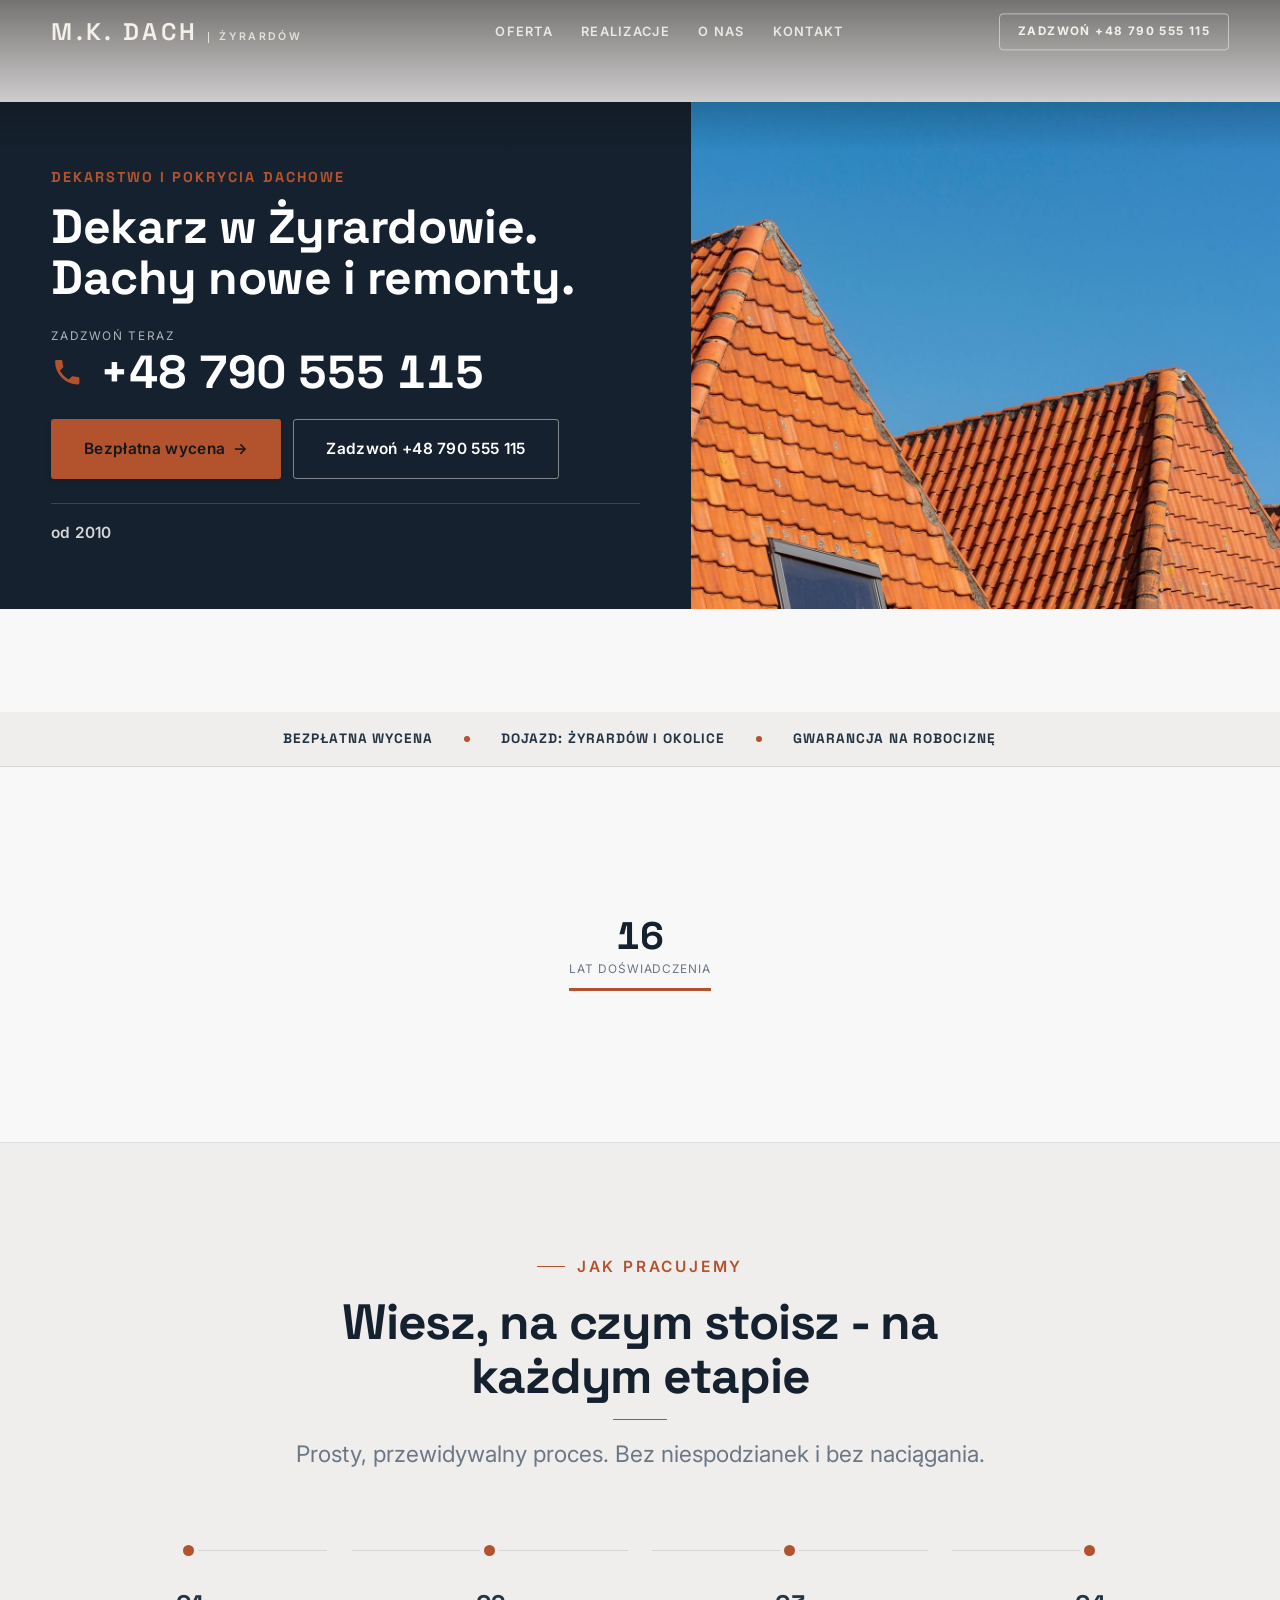
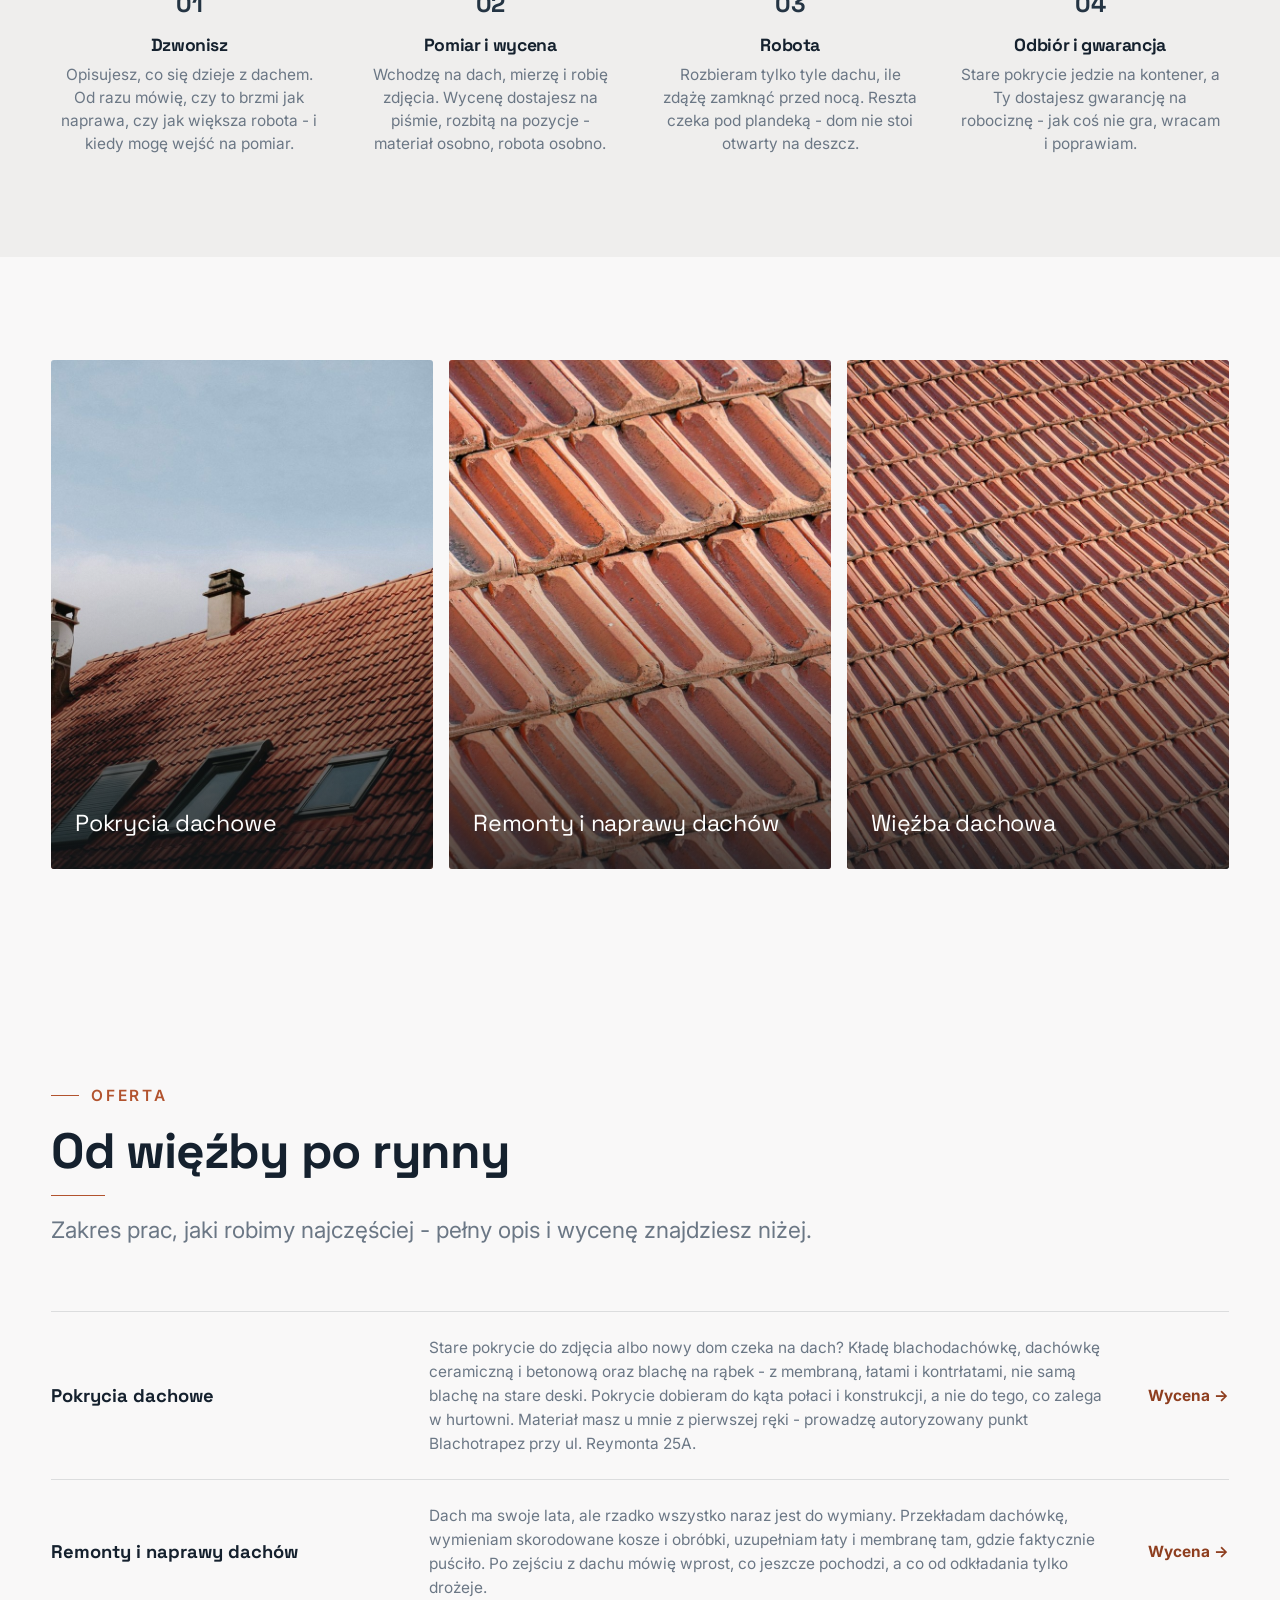
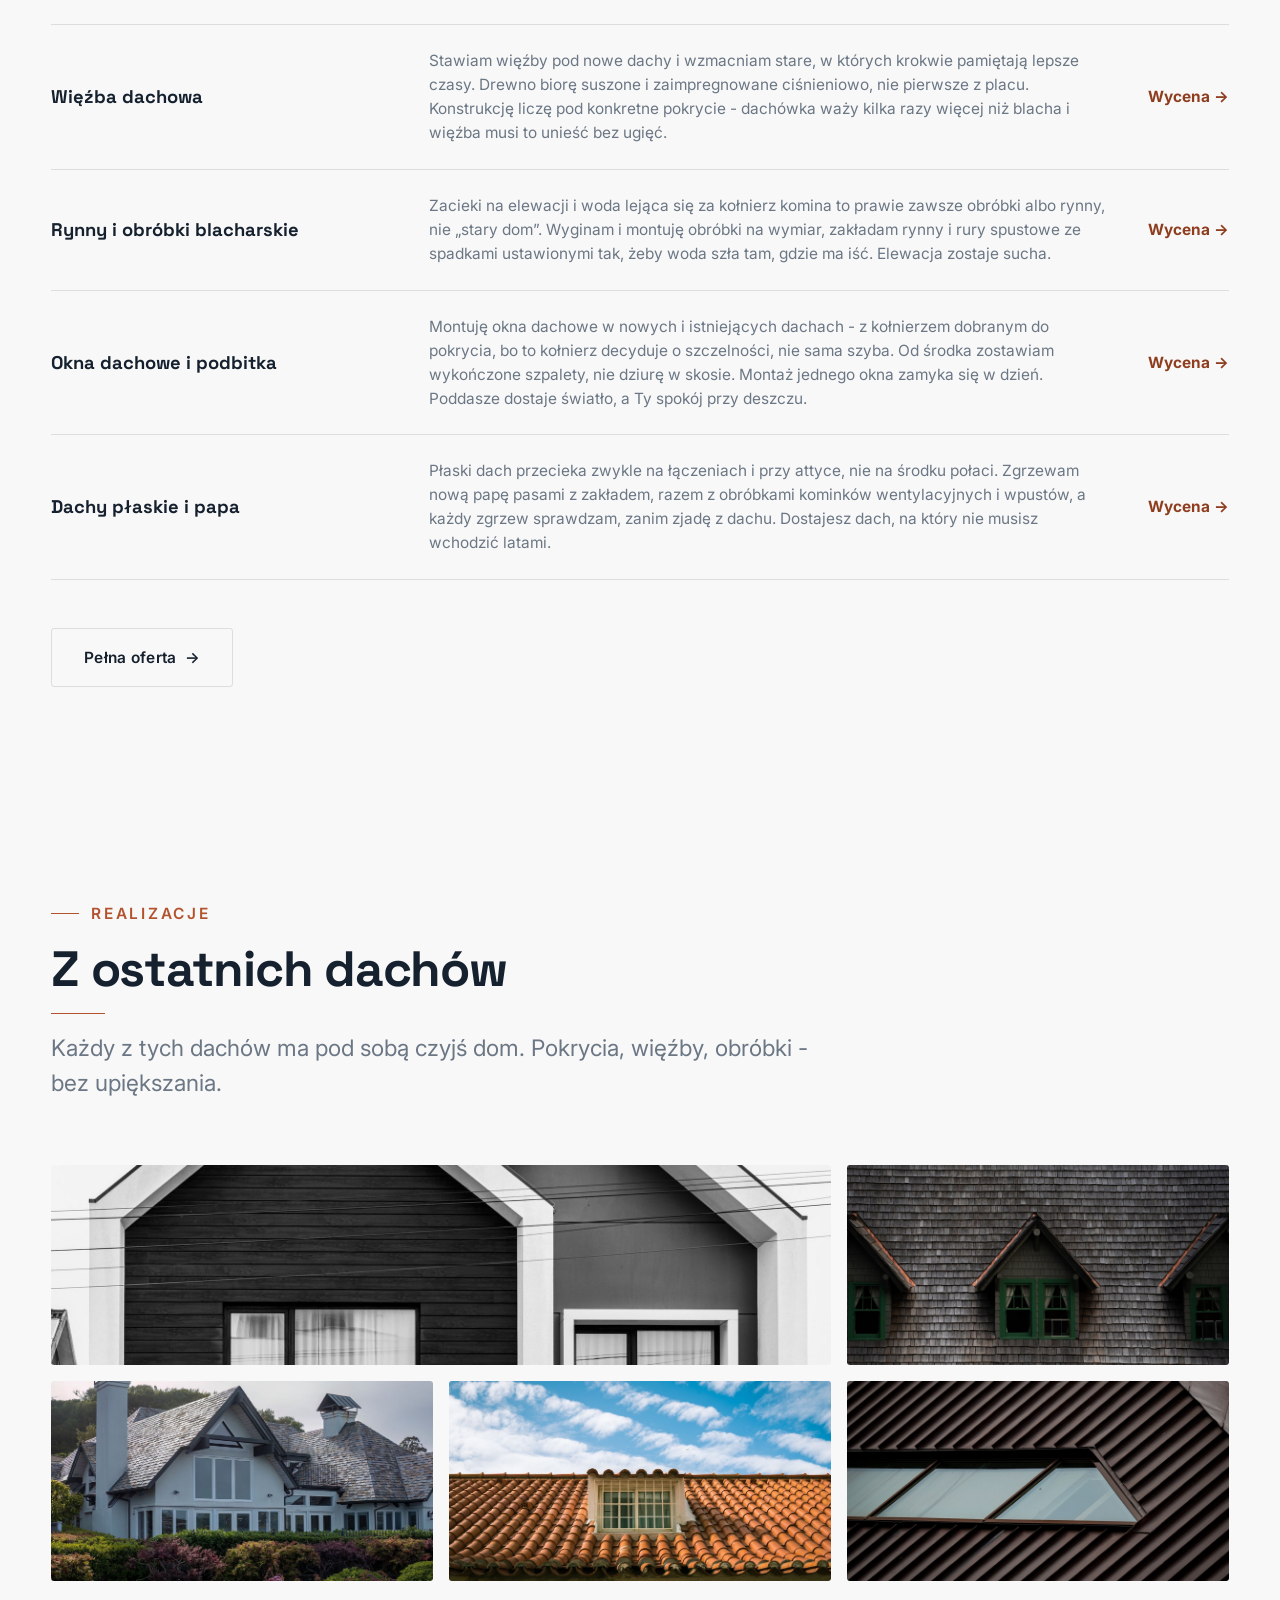
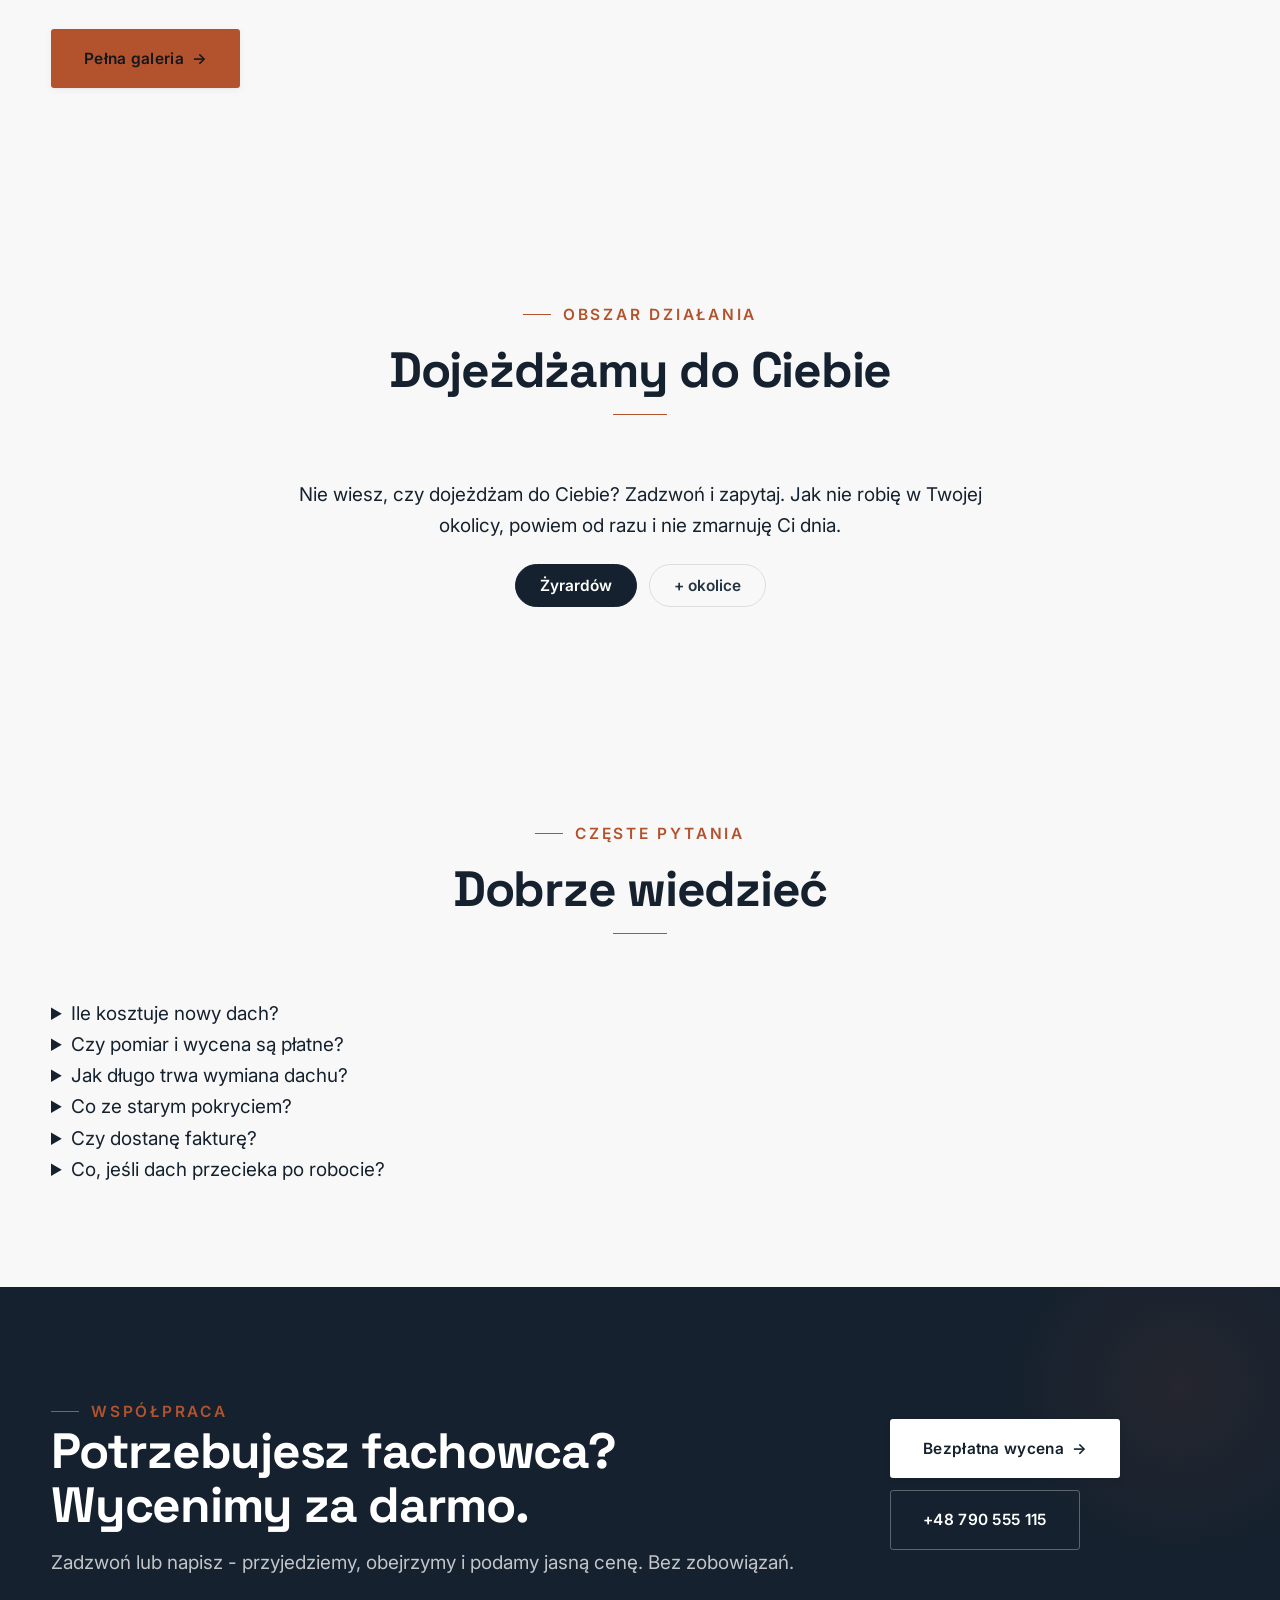
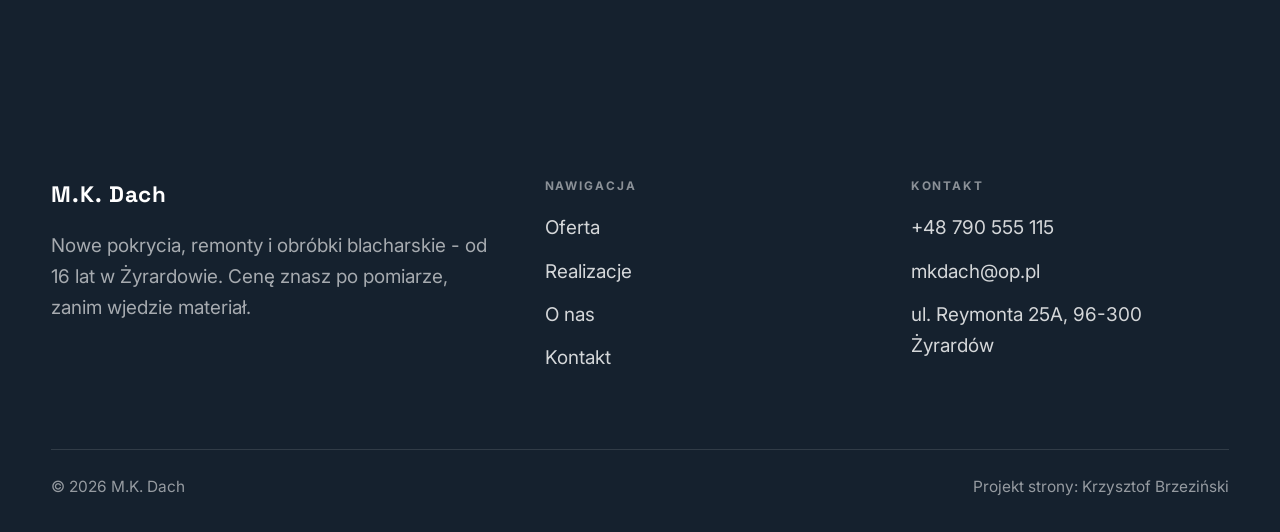
==== index.html @ 136513e7 "Strona demo: m-k-dach" ====
<!DOCTYPE html>
<html lang="pl">
<head>
<meta charset="UTF-8">
<meta name="viewport" content="width=device-width, initial-scale=1.0">
<title>Dekarz Żyrardów - dachy i remonty | M.K. Dach</title>
<meta name="description" content="Dekarz w Żyrardowie: nowe pokrycia, remonty dachów, więźba, rynny i obróbki. Bezpłatny pomiar, cena przed robotą. Zadzwoń: +48 790 555 115.">
<link rel="preconnect" href="https://fonts.googleapis.com">
<link rel="preconnect" href="https://fonts.gstatic.com" crossorigin>
<link href="https://fonts.googleapis.com/css2?family=Space+Grotesk:wght@500;600;700&family=Inter:wght@400;500;600&display=swap" rel="stylesheet">
<link rel="stylesheet" href="assets/styles.css">
</head>
<body>

<header class="nav">
  <div class="wrap nav-inner">
    <a class="brand" href="index.html"><span class="name">M.K. Dach</span><span class="sub">Żyrardów</span></a>
    <nav class="nav-links">
      <a href="oferta.html">Oferta</a>
      <a href="realizacje.html">Realizacje</a>
      <a href="o-nas.html">O nas</a>
      <a href="kontakt.html">Kontakt</a>
      <a href="tel:+48790555115" class="btn btn-accent">Zadzwoń +48 790 555 115</a>
    </nav>
    <button class="nav-toggle" aria-label="Menu"><span></span><span></span><span></span></button>
  </div>
</header>

<section class="hero-fach">
  <img class="hf-photo" src="img/g1.jpg" alt="M.K. Dach">
  <div class="hf-panel">
      <span class="hf-kicker">Dekarstwo i pokrycia dachowe</span>
      <h1 class="hf-title">Dekarz w Żyrardowie. Dachy nowe i remonty. </h1>
      <a class="hf-phone" href="tel:+48790555115"><span class="hf-phone-lab">Zadzwoń teraz</span><span class="hf-phone-num"><svg class="ico-tel" width="16" height="16" viewBox="0 0 24 24" fill="none" aria-hidden="true"><path d="M6.6 10.8a15.5 15.5 0 0 0 6.6 6.6l2.2-2.2a1 1 0 0 1 1-.24 11.4 11.4 0 0 0 3.6.58 1 1 0 0 1 1 1V20a1 1 0 0 1-1 1A17 17 0 0 1 3 4a1 1 0 0 1 1-1h3.5a1 1 0 0 1 1 1c0 1.25.2 2.46.58 3.6a1 1 0 0 1-.25 1l-2.23 2.2Z" fill="currentColor"/></svg> +48 790 555 115</span></a>
      <div class="hf-actions">
        <a href="kontakt.html" class="btn btn-accent">Bezpłatna wycena <span class="arr">→</span></a>
        <a href="tel:+48790555115" class="btn btn-ghost hf-ghost">Zadzwoń +48 790 555 115</a>
      </div>
      <div class="hf-trust">od 2010</div>
  </div>
</section>
<section class="fach-promise">
  <div class="wrap">
    <ul class="fp-row reveal"><li>Bezpłatna wycena</li><li>Dojazd: Żyrardów i okolice</li><li>Gwarancja na robociznę</li></ul>
  </div>
</section>
<section class="trust-bar">
  <div class="wrap">
    <div class="tb-stats">
      <div class="tb-stat reveal"><span class="tb-num">16</span><span class="tb-lab">lat doświadczenia</span></div>
    </div>
  </div>
</section>
<section class="proces fachowcy">
  <div class="wrap">
    <div class="head center reveal">
      <span class="eyebrow">Jak pracujemy</span>
      <h2>Wiesz, na czym stoisz - na każdym etapie</h2>
      <p>Prosty, przewidywalny proces. Bez niespodzianek i bez naciągania.</p>
    </div>
    <ol class="proces-line">
      <li class="reveal"><span class="pno">01</span><h3>Dzwonisz</h3><p>Opisujesz, co się dzieje z dachem. Od razu mówię, czy to brzmi jak naprawa, czy jak większa robota - i kiedy mogę wejść na pomiar.</p></li>
      <li class="reveal"><span class="pno">02</span><h3>Pomiar i wycena</h3><p>Wchodzę na dach, mierzę i robię zdjęcia. Wycenę dostajesz na piśmie, rozbitą na pozycje - materiał osobno, robota osobno.</p></li>
      <li class="reveal"><span class="pno">03</span><h3>Robota</h3><p>Rozbieram tylko tyle dachu, ile zdążę zamknąć przed nocą. Reszta czeka pod plandeką - dom nie stoi otwarty na deszcz.</p></li>
      <li class="reveal"><span class="pno">04</span><h3>Odbiór i gwarancja</h3><p>Stare pokrycie jedzie na kontener, a Ty dostajesz gwarancję na robociznę - jak coś nie gra, wracam i poprawiam.</p></li>
    </ol>
  </div>
</section>
<section class="gateways-band">
  <div class="wrap">
    <div class="gateways">
      <a href="oferta.html" class="gateway reveal"><img src="img/g2.jpg" alt="Pokrycia dachowe" loading="lazy"><span class="g-ttl">Pokrycia dachowe</span></a>
      <a href="oferta.html" class="gateway reveal"><img src="img/g3.jpg" alt="Remonty i naprawy dachów" loading="lazy"><span class="g-ttl">Remonty i naprawy dachów</span></a>
      <a href="oferta.html" class="gateway reveal"><img src="img/g4.jpg" alt="Więźba dachowa" loading="lazy"><span class="g-ttl">Więźba dachowa</span></a>
    </div>
  </div>
</section>
<section class="fach-uslugi">
  <div class="wrap">
    <div class="head reveal">
      <span class="eyebrow">Oferta</span>
      <h2>Od więźby po rynny</h2>
      <p>Zakres prac, jaki robimy najczęściej - pełny opis i wycenę znajdziesz niżej.</p>
    </div>
    <ul class="fu-list">
      <li class="fu-row reveal"><div class="fu-name">Pokrycia dachowe</div><div class="fu-desc">Stare pokrycie do zdjęcia albo nowy dom czeka na dach? Kładę blachodachówkę, dachówkę ceramiczną i betonową oraz blachę na rąbek - z membraną, łatami i kontrłatami, nie samą blachę na stare deski. Pokrycie dobieram do kąta połaci i konstrukcji, a nie do tego, co zalega w hurtowni. Materiał masz u mnie z pierwszej ręki - prowadzę autoryzowany punkt Blachotrapez przy ul. Reymonta 25A.</div><a class="fu-cta" href="kontakt.html">Wycena <span class="arr">→</span></a></li>
      <li class="fu-row reveal"><div class="fu-name">Remonty i naprawy dachów</div><div class="fu-desc">Dach ma swoje lata, ale rzadko wszystko naraz jest do wymiany. Przekładam dachówkę, wymieniam skorodowane kosze i obróbki, uzupełniam łaty i membranę tam, gdzie faktycznie puściło. Po zejściu z dachu mówię wprost, co jeszcze pochodzi, a co od odkładania tylko drożeje.</div><a class="fu-cta" href="kontakt.html">Wycena <span class="arr">→</span></a></li>
      <li class="fu-row reveal"><div class="fu-name">Więźba dachowa</div><div class="fu-desc">Stawiam więźby pod nowe dachy i wzmacniam stare, w których krokwie pamiętają lepsze czasy. Drewno biorę suszone i zaimpregnowane ciśnieniowo, nie pierwsze z placu. Konstrukcję liczę pod konkretne pokrycie - dachówka waży kilka razy więcej niż blacha i więźba musi to unieść bez ugięć.</div><a class="fu-cta" href="kontakt.html">Wycena <span class="arr">→</span></a></li>
      <li class="fu-row reveal"><div class="fu-name">Rynny i obróbki blacharskie</div><div class="fu-desc">Zacieki na elewacji i woda lejąca się za kołnierz komina to prawie zawsze obróbki albo rynny, nie „stary dom”. Wyginam i montuję obróbki na wymiar, zakładam rynny i rury spustowe ze spadkami ustawionymi tak, żeby woda szła tam, gdzie ma iść. Elewacja zostaje sucha.</div><a class="fu-cta" href="kontakt.html">Wycena <span class="arr">→</span></a></li>
      <li class="fu-row reveal"><div class="fu-name">Okna dachowe i podbitka</div><div class="fu-desc">Montuję okna dachowe w nowych i istniejących dachach - z kołnierzem dobranym do pokrycia, bo to kołnierz decyduje o szczelności, nie sama szyba. Od środka zostawiam wykończone szpalety, nie dziurę w skosie. Montaż jednego okna zamyka się w dzień. Poddasze dostaje światło, a Ty spokój przy deszczu.</div><a class="fu-cta" href="kontakt.html">Wycena <span class="arr">→</span></a></li>
      <li class="fu-row reveal"><div class="fu-name">Dachy płaskie i papa</div><div class="fu-desc">Płaski dach przecieka zwykle na łączeniach i przy attyce, nie na środku połaci. Zgrzewam nową papę pasami z zakładem, razem z obróbkami kominków wentylacyjnych i wpustów, a każdy zgrzew sprawdzam, zanim zjadę z dachu. Dostajesz dach, na który nie musisz wchodzić latami.</div><a class="fu-cta" href="kontakt.html">Wycena <span class="arr">→</span></a></li>
    </ul>
    <div style="margin-top:var(--space-7)" class="reveal"><a href="oferta.html" class="btn btn-ghost">Pełna oferta <span class="arr">→</span></a></div>
  </div>
</section>
<section>
  <div class="wrap">
    <div class="head reveal">
      <span class="eyebrow">Realizacje</span>
      <h2>Z ostatnich dachów</h2>
      <p>Każdy z tych dachów ma pod sobą czyjś dom. Pokrycia, więźby, obróbki - bez upiększania.</p>
    </div>
    <div class="gallery">
      <div class="tile t-two3 reveal"><img src="img/g5.jpg" alt="Obróbki przy kominie" loading="lazy"><div class="cap">Obróbki przy kominie</div></div>
      <div class="tile t-third reveal"><img src="img/g6.jpg" alt="Okno dachowe" loading="lazy"><div class="cap">Okno dachowe</div></div>
      <div class="tile t-third reveal"><img src="img/g7.jpg" alt="Orynnowanie i podbitka" loading="lazy"><div class="cap">Orynnowanie i podbitka</div></div>
      <div class="tile t-third reveal"><img src="img/g9.jpg" alt="M.K. Dach" loading="lazy"></div>
      <div class="tile t-third reveal"><img src="img/g10.jpg" alt="M.K. Dach" loading="lazy"></div>
    </div>
    <div style="margin-top:var(--space-7)" class="reveal"><a href="realizacje.html" class="btn btn-accent">Pełna galeria <span class="arr">→</span></a></div>
  </div>
</section>
<section class="obszar">
  <div class="wrap">
    <div class="head center reveal">
      <span class="eyebrow">Obszar działania</span>
      <h2>Dojeżdżamy do Ciebie</h2>
    </div>
    <p class="obszar-txt reveal" style="text-align:center;max-width:60ch;margin:0 auto 1.4rem">Nie wiesz, czy dojeżdżam do Ciebie? Zadzwoń i zapytaj. Jak nie robię w Twojej okolicy, powiem od razu i nie zmarnuję Ci dnia.</p>
    <ul class="obszar-list reveal"><li class="is-home">Żyrardów</li><li>+ okolice</li></ul>
  </div>
</section>
<section class="faq-klinika">
  <div class="wrap">
    <div class="head center reveal">
      <span class="eyebrow">Częste pytania</span>
      <h2>Dobrze wiedzieć</h2>
    </div>
    <div class="faq-list">
      <details class="faq-item reveal"><summary>Ile kosztuje nowy dach?</summary><p>Bez pomiaru nie strzelam - za dużo zależy od powierzchni, kątów i pokrycia. Widełki usłyszysz już przez telefon, dokładną cenę po pomiarze.</p></details>
      <details class="faq-item reveal"><summary>Czy pomiar i wycena są płatne?</summary><p>Nie. Pomiar i wycena w Żyrardowie i najbliższej okolicy są bezpłatne i do niczego nie zobowiązują.</p></details>
      <details class="faq-item reveal"><summary>Jak długo trwa wymiana dachu?</summary><p>Typowy dom to zwykle tydzień, dwa - zależnie od pokrycia i pogody. Termin i czas roboty znasz przed startem, a o przesunięciu przez pogodę mówię od razu, nie po fakcie.</p></details>
      <details class="faq-item reveal"><summary>Co ze starym pokryciem?</summary><p>Rozbiórka i wywóz są w wycenie, chyba że umówimy się inaczej. Stary eternit oddaję firmie z uprawnieniami do azbestu - tego nie wolno wywieźć byle gdzie i nie ma co ryzykować.</p></details>
      <details class="faq-item reveal"><summary>Czy dostanę fakturę?</summary><p>Tak - VAT albo paragon, jak wolisz. Przy większych dachach rozliczamy się etapami, po odebranej robocie.</p></details>
      <details class="faq-item reveal"><summary>Co, jeśli dach przecieka po robocie?</summary><p>Wracam i sprawdzam, gdzie puściło. Moja robota - poprawiam za darmo; przyczyna gdzie indziej - pokazuję zdjęcia i mówię, co z tym zrobić.</p></details>
    </div>
  </div>
</section>
<section class="cta">
  <div class="wrap">
    <div class="reveal">
      <span class="eyebrow">Współpraca</span>
      <h2>Potrzebujesz fachowca? Wycenimy za darmo.</h2>
      <p>Zadzwoń lub napisz - przyjedziemy, obejrzymy i podamy jasną cenę. Bez zobowiązań.</p>
    </div>
    <div class="cta-actions reveal">
      <a href="kontakt.html" class="btn btn-light">Bezpłatna wycena <span class="arr">→</span></a>
      <a href="tel:+48790555115" class="btn btn-ghost" style="color:#fff;border-color:rgba(255,255,255,.3)">+48 790 555 115</a>
    </div>
  </div>
</section>

<footer>
  <div class="wrap">
    <div class="foot-grid">
      <div class="foot-brand">
        <div class="name">M.K. Dach</div>
        <p>Nowe pokrycia, remonty i obróbki blacharskie - od 16 lat w Żyrardowie. Cenę znasz po pomiarze, zanim wjedzie materiał.</p>
      </div>
      <div class="foot-col">
        <h4>Nawigacja</h4>
        <a href="oferta.html">Oferta</a>
        <a href="realizacje.html">Realizacje</a>
        <a href="o-nas.html">O nas</a>
        <a href="kontakt.html">Kontakt</a>
      </div>
      <div class="foot-col">
        <h4>Kontakt</h4>
        <a href="tel:+48790555115">+48 790 555 115</a>
        <a href="mailto:mkdach@op.pl">mkdach@op.pl</a>
        <p>ul. Reymonta 25A, 96-300 Żyrardów</p>
      </div>
    </div>
    <div class="foot-bot">
      <span>© 2026 M.K. Dach</span>
      <span>Projekt strony: Krzysztof Brzeziński</span>
    </div>
  </div>
</footer>
<div class="sticky-call"><a class="sc-call" href="tel:+48790555115"><svg class="ico-tel" width="16" height="16" viewBox="0 0 24 24" fill="none" aria-hidden="true"><path d="M6.6 10.8a15.5 15.5 0 0 0 6.6 6.6l2.2-2.2a1 1 0 0 1 1-.24 11.4 11.4 0 0 0 3.6.58 1 1 0 0 1 1 1V20a1 1 0 0 1-1 1A17 17 0 0 1 3 4a1 1 0 0 1 1-1h3.5a1 1 0 0 1 1 1c0 1.25.2 2.46.58 3.6a1 1 0 0 1-.25 1l-2.23 2.2Z" fill="currentColor"/></svg> Zadzwoń</a><a class="sc-quote" href="kontakt.html">Bezpłatna wycena</a></div>

<script src="assets/main.js"></script>
</body>
</html>
---- assets/styles.css ----
/* ============================================================
   STOLBASZ — premium, architektoniczny B2B fit-out
   Jasna paleta, zero brązu. System wg premium-web-craft.
   Projekt strony: Krzysztof Brzeziński
   ============================================================ */

:root{
  /* PALETA — jasna, architektoniczna, chłodna */
  --paper:#F4F6F8;          /* główne tło */
  --paper-2:#E7EBEF;        /* sekcje alternatywne (chłodny jasny szary) */
  --paper-3:#E7EBEF;        /* delikatne wypełnienia */
  --ink:#15212E;            /* tekst główny — chłodny grafit */
  --ink-soft:#243443;       /* nagłówki drugorzędne */
  --muted:#6B7785;          /* tekst poboczny */
  --line:rgba(21,33,46,.12);/* hairline */
  --accent:#E8A317;         /* stonowany petrol-slate — jedyny akcent */
  --accent-d:#C9870C;
  --accent-soft:rgba(232,163,23,.10);
  --dark:#15212E;           /* sekcje ciemne (stopka/CTA) */

  /* ODSTĘPY — skala 4/8 */
  --space-1:4px; --space-2:8px; --space-3:12px; --space-4:16px; --space-5:24px;
  --space-6:32px; --space-7:48px; --space-8:64px; --space-9:96px; --space-10:128px;

  /* TYPOGRAFIA — fluid clamp() (skala podbita 16.07.2026: większe, czytelniejsze litery — uwaga Adama) */
  --text-sm:clamp(.9rem,.87rem + .12vw,1rem);
  --text-base:clamp(1.08rem,1.04rem + .18vw,1.2rem);
  --text-lg:clamp(1.24rem,1.15rem + .34vw,1.44rem);
  --text-h3:clamp(1.34rem,1.22rem + .55vw,1.66rem);
  --text-h2:clamp(2.1rem,1.66rem + 2.1vw,3.1rem);
  --text-h1:clamp(2.9rem,2.1rem + 4vw,5.1rem);

  /* PROMIENIE — architektoniczne, raczej ostre */
  --r-sm:3px; --r-md:6px; --r-lg:10px;

  /* RUCH */
  --ease:cubic-bezier(.25,.46,.45,.94); --dur:.24s;

  /* CIENIE — miękkie, warstwowe */
  --sh-sm:0 1px 2px rgba(16,24,32,.04), 0 2px 8px rgba(16,24,32,.05);
  --sh-md:0 2px 6px rgba(16,24,32,.05), 0 12px 28px -8px rgba(16,24,32,.12);
  --sh-lg:0 6px 14px rgba(16,24,32,.07), 0 26px 56px -18px rgba(16,24,32,.22);

  --hairline:1px solid var(--line);

  --font-display:'Space Grotesk','Inter',sans-serif;
  --font-body:'Inter',sans-serif;
}

*{box-sizing:border-box;margin:0;padding:0}
html{scroll-behavior:smooth}
body{
  font-family:var(--font-body);
  font-size:var(--text-base);
  line-height:1.65;
  color:var(--ink);
  background:var(--paper);
  -webkit-font-smoothing:antialiased;
  text-rendering:optimizeLegibility;
}
img{max-width:100%;display:block}
a{color:inherit;text-decoration:none}

.wrap{width:min(92%,1180px);margin-inline:auto}
section{padding-block:clamp(52px,6.5vw,96px)}

h1,h2,h3{font-family:var(--font-display);font-weight:700;line-height:1.08;letter-spacing:-.02em;color:var(--ink)}
h1{font-size:var(--text-h1);letter-spacing:-.035em}
h2{font-size:var(--text-h2);letter-spacing:-.025em}
h3{font-size:var(--text-h3)}
p{max-width:65ch}

.eyebrow{
  font-family:var(--font-body);
  font-size:var(--text-sm);
  font-weight:600;
  letter-spacing:.18em;
  text-transform:uppercase;
  color:var(--accent);
  display:inline-flex;align-items:center;gap:var(--space-3);
}
.eyebrow::before{content:"";width:28px;height:1px;background:var(--accent);display:inline-block}

.muted{color:var(--muted)}
.lead{font-size:var(--text-lg);line-height:1.55;color:var(--ink-soft);max-width:50ch}

/* ---------- BUTTONS ---------- */
.btn{
  display:inline-flex;align-items:center;gap:var(--space-2);
  font-weight:600;font-size:var(--text-sm);letter-spacing:.02em;
  padding:var(--space-4) var(--space-6);
  border-radius:var(--r-sm);
  transition:transform var(--dur) var(--ease),box-shadow var(--dur) var(--ease),background var(--dur) var(--ease);
  cursor:pointer;border:1px solid transparent;
}
.btn-accent{background:var(--accent);color:#fff;box-shadow:var(--sh-sm)}
.btn-accent:hover{background:var(--accent-d);transform:translateY(-2px);box-shadow:var(--sh-md)}
.btn-accent:active{transform:translateY(0);box-shadow:var(--sh-sm)}
.btn-ghost{background:transparent;color:var(--ink);border-color:var(--line)}
.btn-ghost:hover{border-color:var(--accent);color:var(--accent);transform:translateY(-2px)}
.btn-light{background:#fff;color:var(--ink);box-shadow:var(--sh-sm)}
.btn-light:hover{transform:translateY(-2px);box-shadow:var(--sh-md)}
.btn .arr{transition:transform var(--dur) var(--ease)}
.btn:hover .arr{transform:translateX(4px)}

/* ---------- NAV ---------- */
.nav{
  position:sticky;top:0;z-index:50;
  background:color-mix(in srgb,var(--paper) 88%,transparent);
  backdrop-filter:saturate(140%) blur(10px);
  border-bottom:var(--hairline);
}
.nav-inner{display:flex;align-items:center;justify-content:space-between;height:72px}
.brand{display:flex;flex-direction:column;line-height:1}
.brand .name{font-family:var(--font-display);font-weight:800;font-size:1.35rem;letter-spacing:.04em}
.brand .sub{font-size:.62rem;letter-spacing:.34em;text-transform:uppercase;color:var(--muted);margin-top:5px}
.nav-links{display:flex;align-items:center;gap:var(--space-6)}
.nav-links a{font-size:var(--text-sm);font-weight:500;color:var(--ink-soft);position:relative;padding-block:4px;transition:color var(--dur) var(--ease)}
.nav-links a::after{content:"";position:absolute;left:0;bottom:0;width:0;height:1.5px;background:var(--accent);transition:width var(--dur) var(--ease)}
.nav-links a:hover,.nav-links a.active{color:var(--ink)}
.nav-links a:hover::after,.nav-links a.active::after{width:100%}
.nav-links .btn{padding:var(--space-2) var(--space-5)}
/* przyciski w nav: właściwy kolor (przebij .nav-links a) + bez podkreślenia */
.nav-links a.btn-accent{color:#fff}
.nav-links a.btn-ghost,.nav-links a.btn-light{color:var(--ink)}
.nav-links a.btn::after{display:none}
.nav-toggle{display:none;background:none;border:none;cursor:pointer;flex-direction:column;gap:5px;padding:8px}
.nav-toggle span{width:24px;height:2px;background:var(--ink);transition:var(--dur)}

/* ---------- HERO (split) ---------- */
.hero{position:relative;overflow:hidden;border-bottom:var(--hairline)}
.hero-grid{display:grid;grid-template-columns:1.05fr .95fr;gap:clamp(24px,4vw,60px);align-items:center;
  padding-block:clamp(36px,4.5vw,64px)}
.hero-copy .eyebrow{margin-bottom:var(--space-5)}
.hero-copy h1{margin-bottom:var(--space-5)}
.hero-copy .lead{margin-bottom:var(--space-7)}
.hero-actions{display:flex;flex-wrap:wrap;gap:var(--space-4)}
.hero-art{position:relative;aspect-ratio:4/3;border-radius:var(--r-lg);overflow:hidden;box-shadow:var(--sh-lg)}
.hero-art img{width:100%;height:100%;object-fit:cover}
.hero-art::after{content:"";position:absolute;inset:0;background:linear-gradient(180deg,transparent 55%,rgba(18,24,28,.28))}
.hero-badge{position:absolute;left:var(--space-5);bottom:var(--space-5);z-index:2;
  background:rgba(252,252,251,.94);backdrop-filter:blur(4px);
  border-radius:var(--r-md);padding:var(--space-4) var(--space-5);box-shadow:var(--sh-md);max-width:78%}
.hero-badge strong{display:block;font-family:var(--font-display);font-size:1rem;letter-spacing:-.01em}
.hero-badge span{font-size:var(--text-sm);color:var(--muted)}

/* ---------- HERO duży / kinowy (strona główna) ---------- */
.hero-cine{position:relative;min-height:clamp(560px,82vh,840px);min-height:clamp(560px,82svh,840px);display:flex;align-items:center;overflow:hidden;border-bottom:var(--hairline)}
.hero-cine>img{position:absolute;inset:0;width:100%;height:100%;object-fit:cover;z-index:0}
.hero-cine::after{content:"";position:absolute;inset:0;z-index:1;
  background:linear-gradient(95deg,rgba(13,18,23,.86) 0%,rgba(13,18,23,.64) 32%,rgba(13,18,23,.24) 62%,rgba(13,18,23,.04) 100%)}
.hero-cine .wrap{position:relative;z-index:2;padding-block:var(--space-8)}
.hero-cine .hero-copy{max-width:660px}
.hero-cine .eyebrow{color:#fff;margin-bottom:var(--space-5)}
.hero-cine .eyebrow::before{background:#fff}
.hero-cine h1{color:#fff;margin-bottom:var(--space-5);font-size:clamp(2.9rem,2rem + 4.4vw,5.2rem)}
.hero-cine .lead{color:rgba(255,255,255,.92);max-width:48ch;margin-bottom:var(--space-7)}
.hero-cine .hero-actions{display:flex;flex-wrap:wrap;gap:var(--space-4)}
@media(max-width:680px){
  .hero-cine{min-height:clamp(520px,76vh,640px);min-height:clamp(520px,76svh,640px);align-items:flex-end}
  .hero-cine::after{background:linear-gradient(0deg,rgba(13,18,23,.9) 6%,rgba(13,18,23,.45) 55%,rgba(13,18,23,.25) 100%)}
  .hero-cine .wrap{padding-bottom:var(--space-9)}
}

/* full-bleed hero variant (podstrony) */
.pagehead{position:relative;min-height:46vh;min-height:46svh;display:flex;align-items:flex-end;overflow:hidden;border-bottom:var(--hairline)}
.pagehead img{position:absolute;inset:0;width:100%;height:100%;object-fit:cover}
.pagehead::after{content:"";position:absolute;inset:0;background:linear-gradient(180deg,rgba(18,24,28,.25),rgba(18,24,28,.62))}
.pagehead .wrap{position:relative;z-index:2;padding-block:var(--space-9);color:#fff}
.pagehead h1{color:#fff;max-width:18ch}
.pagehead .eyebrow{color:#fff}
.pagehead .eyebrow::before{background:#fff}
.pagehead p{color:rgba(255,255,255,.86);margin-top:var(--space-4);max-width:54ch}

/* ---------- STRIP (pasek skrótów / liczby) ---------- */
.strip{background:var(--dark);color:#fff}
.strip .wrap{display:grid;grid-template-columns:repeat(4,1fr);gap:var(--space-6);padding-block:var(--space-8)}
.strip .item .k{font-family:var(--font-display);font-size:clamp(1.6rem,1.2rem + 1.4vw,2.4rem);font-weight:800;letter-spacing:-.02em;color:#fff}
.strip .item .v{font-size:var(--text-sm);color:rgba(255,255,255,.66);margin-top:var(--space-2);line-height:1.45}
.strip .item{border-left:2px solid var(--accent);padding-left:var(--space-5)}

/* ---------- SECTION HEAD ---------- */
.head{max-width:48rem;margin-bottom:var(--space-8)}
.head.center{margin-inline:auto;text-align:center}
.head .eyebrow{margin-bottom:var(--space-4)}
.head h2{margin-bottom:var(--space-4)}
.head p{color:var(--muted);font-size:var(--text-lg);line-height:1.55}
.head.center p{margin-inline:auto}

/* ---------- INTRO SPLIT ---------- */
.split{display:grid;grid-template-columns:.92fr 1.08fr;gap:clamp(28px,5vw,80px);align-items:center}
.split.rev{grid-template-columns:1.08fr .92fr}
.split.rev .split-art{order:-1}
.split-art{position:relative;aspect-ratio:5/4;border-radius:var(--r-lg);overflow:hidden;box-shadow:var(--sh-lg)}
.split-art img{width:100%;height:100%;object-fit:cover}
.split-copy h2{margin-bottom:var(--space-5)}
.split-copy p+p{margin-top:var(--space-4)}
.split-copy .btn{margin-top:var(--space-6)}

/* ---------- SERVICES (zakres) ---------- */
.svc-grid{display:grid;grid-template-columns:repeat(auto-fit,minmax(280px,1fr));gap:var(--space-5)}
.svc{background:#fff;border:var(--hairline);border-radius:var(--r-md);padding:var(--space-7) var(--space-6);
  transition:transform var(--dur) var(--ease),box-shadow var(--dur) var(--ease),border-color var(--dur) var(--ease);
  position:relative;overflow:hidden}
.svc::before{content:"";position:absolute;left:0;top:0;width:3px;height:0;background:var(--accent);transition:height var(--dur) var(--ease)}
.svc:hover{transform:translateY(-4px);box-shadow:var(--sh-md);border-color:transparent}
.svc:hover::before{height:100%}
.svc .ic{font-family:var(--font-display);font-size:.8rem;font-weight:700;letter-spacing:.12em;color:var(--accent);margin-bottom:var(--space-4)}
.svc h3{margin-bottom:var(--space-3);font-size:1.22rem}
.svc p{color:var(--muted);font-size:var(--text-base);line-height:1.6}

/* big detailed service rows */
.svc-row{display:grid;grid-template-columns:.8fr 1.2fr;gap:clamp(20px,4vw,60px);align-items:center;padding-block:var(--space-8)}
.svc-row+.svc-row{border-top:var(--hairline)}
.svc-row.rev{grid-template-columns:1.2fr .8fr}
.svc-row.rev .svc-row-art{order:-1}
.svc-row-art{aspect-ratio:4/3;border-radius:var(--r-md);overflow:hidden;box-shadow:var(--sh-md)}
.svc-row-art img{width:100%;height:100%;object-fit:cover}
.svc-row h3{font-size:1.5rem;margin-bottom:var(--space-4)}
.svc-row .num{font-family:var(--font-display);font-size:.85rem;font-weight:700;letter-spacing:.14em;color:var(--accent);display:block;margin-bottom:var(--space-3)}
.svc-row ul{list-style:none;margin-top:var(--space-4);display:flex;flex-direction:column;gap:var(--space-2)}
.svc-row li{position:relative;padding-left:var(--space-5);color:var(--muted);font-size:var(--text-base)}
.svc-row li::before{content:"";position:absolute;left:0;top:.62em;width:8px;height:1px;background:var(--accent)}

/* ---------- GALLERY (realizacje) ---------- */
.gallery{display:grid;grid-template-columns:repeat(12,1fr);gap:var(--space-4);grid-auto-rows:200px}
/* GALERIA MASONRY — pionowe zdjęcia (portrety beauty/wellness) bez przycinania: kolumny, height auto */
.gallery-masonry{column-count:3;column-gap:var(--space-4)}
@media(max-width:900px){.gallery-masonry{column-count:2}}
@media(max-width:560px){.gallery-masonry{column-count:1}}
.gallery-masonry .m-tile{break-inside:avoid;margin:0 0 var(--space-4);padding:0;position:relative;overflow:hidden;border-radius:var(--r-md);border:1px solid var(--line)}
.gallery-masonry .m-tile img{width:100%;height:auto;display:block}
.gallery-masonry .m-tile .cap{position:absolute;left:0;right:0;bottom:0;padding:var(--space-4);color:#fff;background:linear-gradient(0deg,rgba(0,0,0,.55),transparent);font-size:var(--text-sm)}
.gallery-masonry .m-tile .cap small{display:block;font-weight:400;opacity:.78;letter-spacing:.04em;text-transform:uppercase;font-size:.66rem;margin-top:3px}
.tile{position:relative;overflow:hidden;border-radius:var(--r-md);box-shadow:var(--sh-sm);
  transition:transform var(--dur) var(--ease),box-shadow var(--dur) var(--ease)}
.tile img{width:100%;height:100%;object-fit:cover;transition:transform .6s var(--ease)}
.tile:hover{box-shadow:var(--sh-md)}
.tile:hover img{transform:scale(1.05)}
.tile .cap{position:absolute;left:0;right:0;bottom:0;padding:var(--space-5) var(--space-4) var(--space-4);
  background:linear-gradient(transparent,rgba(18,24,28,.78));color:#fff;
  font-size:var(--text-sm);font-weight:600;letter-spacing:.01em;
  opacity:0;transform:translateY(8px);transition:var(--dur) var(--ease)}
.tile:hover .cap{opacity:1;transform:translateY(0)}
.tile .cap small{display:block;font-weight:400;opacity:.78;letter-spacing:.04em;text-transform:uppercase;font-size:.66rem;margin-top:3px}
/* bento spans */
.t-wide{grid-column:span 6}
.t-tall{grid-column:span 6;grid-row:span 2}
.t-std{grid-column:span 6}
.t-third{grid-column:span 4}
.t-two3{grid-column:span 8}

/* ---------- TRUST / WIARYGODNOŚĆ ---------- */
.trust{background:var(--paper-2)}
.trust-grid{display:grid;grid-template-columns:repeat(auto-fit,minmax(240px,1fr));gap:var(--space-5);margin-top:var(--space-7)}
.trust-card{background:#fff;border-radius:var(--r-md);padding:var(--space-7) var(--space-6);box-shadow:var(--sh-sm);border-top:3px solid var(--accent)}
.trust-card .big{font-family:var(--font-display);font-size:clamp(1.8rem,1.3rem + 1.6vw,2.6rem);font-weight:800;letter-spacing:-.02em;color:var(--ink);line-height:1}
.trust-card h3{font-size:1.12rem;margin:var(--space-3) 0 var(--space-2)}
.trust-card p{color:var(--muted);font-size:var(--text-base);line-height:1.55}

/* ---------- CTA band ---------- */
.cta{background:var(--dark);color:#fff;position:relative;overflow:hidden}
.cta .wrap{display:grid;grid-template-columns:1.4fr .6fr;gap:var(--space-7);align-items:center;position:relative;z-index:2}
.cta h2{color:#fff;max-width:20ch}
.cta p{color:rgba(255,255,255,.74);margin-top:var(--space-4)}
.cta-actions{display:flex;flex-direction:column;gap:var(--space-3);align-items:flex-start}
.cta::before{content:"";position:absolute;right:-80px;top:-80px;width:360px;height:360px;border-radius:50%;
  background:radial-gradient(circle,var(--accent-soft),transparent 70%)}

/* ---------- CONTACT ---------- */
.contact-grid{display:grid;grid-template-columns:.85fr 1.15fr;gap:clamp(28px,4vw,56px);align-items:start}
.info-list{display:flex;flex-direction:column;gap:var(--space-2)}
.info-row{display:flex;gap:var(--space-4);align-items:flex-start;padding-block:var(--space-4);border-bottom:var(--hairline)}
.info-row .ic{flex:none;width:42px;height:42px;display:grid;place-items:center;border-radius:50%;
  background:var(--accent-soft);color:var(--accent);font-size:1.05rem}
.info-row .lbl{font-size:.72rem;letter-spacing:.14em;text-transform:uppercase;color:var(--muted)}
.info-row .val{font-weight:600;font-size:var(--text-base);margin-top:2px}
.info-row a.val:hover{color:var(--accent)}
.map{border:none;border-radius:var(--r-lg);box-shadow:var(--sh-md);width:100%;height:100%;min-height:380px;filter:grayscale(.2) contrast(1.02)}
.form{background:#fff;border:var(--hairline);border-radius:var(--r-lg);padding:clamp(24px,3vw,40px);box-shadow:var(--sh-sm)}
.form .fld{margin-bottom:var(--space-5)}
.form label{display:block;font-size:var(--text-sm);font-weight:600;margin-bottom:var(--space-2)}
.form input,.form textarea{width:100%;font-family:inherit;font-size:var(--text-base);color:var(--ink);
  padding:var(--space-4);border:var(--hairline);border-radius:var(--r-sm);background:var(--paper);transition:border-color var(--dur)}
.form input:focus,.form textarea:focus{outline:none;border-color:var(--accent);background:#fff}
.form textarea{resize:vertical;min-height:120px}
.form .note{font-size:var(--text-sm);color:var(--muted);margin-top:var(--space-3)}

/* ---------- FOOTER ---------- */
footer{background:var(--dark);color:#fff;padding-block:var(--space-9) var(--space-6)}
.foot-grid{display:grid;grid-template-columns:1.4fr 1fr 1fr;gap:var(--space-7);margin-bottom:var(--space-8)}
.foot-brand .name{font-family:var(--font-display);font-weight:800;font-size:1.4rem;letter-spacing:.04em}
.foot-brand p{color:rgba(255,255,255,.62);margin-top:var(--space-4);font-size:var(--text-base);max-width:38ch}
.foot-col h4{font-size:.74rem;letter-spacing:.16em;text-transform:uppercase;color:rgba(255,255,255,.5);margin-bottom:var(--space-4)}
.foot-col a,.foot-col p{display:block;color:rgba(255,255,255,.82);font-size:var(--text-base);margin-bottom:var(--space-3)}
.foot-col a:hover{color:#fff}
.foot-bot{border-top:1px solid rgba(255,255,255,.12);padding-top:var(--space-5);display:flex;justify-content:space-between;flex-wrap:wrap;gap:var(--space-3);
  font-size:var(--text-sm);color:rgba(255,255,255,.55)}
.foot-bot a:hover{color:#fff}

/* ---------- REVEAL ---------- */
.reveal{opacity:0;transform:translateY(22px);transition:opacity .6s var(--ease),transform .6s var(--ease)}
.reveal.in{opacity:1;transform:none}

/* ---------- RESPONSIVE ---------- */
@media(max-width:920px){
  .hero-grid,.split,.split.rev,.svc-row,.svc-row.rev,.cta .wrap,.contact-grid,.foot-grid{grid-template-columns:1fr}
  .split.rev .split-art,.svc-row.rev .svc-row-art{order:0}
  .hero-art{aspect-ratio:16/10;max-height:420px}
  .strip .wrap{grid-template-columns:repeat(2,1fr);gap:var(--space-7)}
  .gallery{grid-auto-rows:180px}
  .t-wide,.t-tall,.t-std,.t-third,.t-two3{grid-column:span 6}
  .t-tall{grid-row:span 1}
  .cta-actions{flex-direction:row;flex-wrap:wrap}
  .foot-grid{gap:var(--space-6)}
}
@media(max-width:680px){
  .nav-links{position:fixed;inset:72px 0 auto 0;background:var(--paper);flex-direction:column;align-items:stretch;
    gap:0;padding:var(--space-4) 6%;border-bottom:var(--hairline);box-shadow:var(--sh-md);
    transform:translateY(-120%);transition:transform var(--dur) var(--ease)}
  .nav-links.open{transform:translateY(0)}
  .nav-links a{padding-block:var(--space-4);border-bottom:var(--hairline)}
  .nav-links .btn{margin-top:var(--space-3);justify-content:center}
  .nav-toggle{display:flex}
  .strip .wrap{grid-template-columns:1fr}
  .gallery{grid-template-columns:repeat(6,1fr)}
  .foot-grid{grid-template-columns:1fr}
}
@media(prefers-reduced-motion:reduce){
  *{animation-duration:.01ms!important;transition:none!important}
  .reveal{opacity:1!important;transform:none!important}
  html{scroll-behavior:auto}
}

/* ============================================================
   PREMIUM LAYER — destylat deep-researchu branż (anty-AI, spokój).
   Zmienne STOLBASZ (--accent/--ink/--paper/--line/--dark). Ruch ledwo
   zauważalny, krzywa cubic-bezier(.16,.84,.44,1); prefers-reduced-motion
   pokryte blanketem wyżej. Karty hairline zamiast cieni = #1 sygnał „nie-AI".
   ============================================================ */

/* więcej oddechu między sekcjami (liderzy: 110-130px) */
section{padding-block:clamp(64px,8vw,128px)}

/* 1) Aksamitny reveal — dłuższa, miękka krzywa zamiast „skoku" */
.reveal{transition:opacity .9s cubic-bezier(.16,.84,.44,1),transform .9s cubic-bezier(.16,.84,.44,1);will-change:opacity,transform}
/* stagger TYLKO w galerii (tam pozycja = porządek dzieci) */
.gallery .reveal:nth-child(2){transition-delay:.07s}
.gallery .reveal:nth-child(3){transition-delay:.14s}
.gallery .reveal:nth-child(4){transition-delay:.21s}
.gallery .reveal:nth-child(5){transition-delay:.28s}
.gallery .reveal:nth-child(6){transition-delay:.35s}

/* 2) Hero STATYCZNY na .hero-cine — Ken Burns CAŁKIEM WYŁĄCZONY 26.06 (3. zgłoszenie Szymona).
   GENEZA: animowanie scale na <img> hero z teksturami (cegły/framugi) re-samplinguje obraz
   klatka po klatce → na części ekranów drobne drganie/shimmer = „heroshot się trzęsie".
   translateY usunięto wcześniej, scale-only + will-change/GPU NIE wystarczyły do GWARANCJI gładkości.
   Krzysztof zażądał pewności („make sure, że błąd się nie pojawi") > efekt. Zero animacji = 0% drgania.
   Delikatny zoom zostaje TYLKO w pełnoekranowych hero gastro/studio (hg-bg/hs-bg — tło, inny
   mechanizm, chwalone, nigdy nie zgłaszane). NIE wracać do KB na .hero-cine bez realnego testu
   na sprzęcie klienta — to ryzyko regresji „trzęsienia”. */
/* BEZPIECZNY "wow" na hero = jednorazowy FADE-IN (opacity), nie zoom.
   opacity nie dotyka bitmapy → gładkie na KAŻDYM zdjęciu/ekranie/GPU, zero ryzyka migotania.
   Geometryczny ruch (scale/translate) na .hero-cine jest ZAKAZANY (bramka pilnuje). */
@keyframes heroFade{from{opacity:0}to{opacity:1}}
.hero-cine>img{transform:none;animation:heroFade 1.1s ease-out both}

/* 3) Akcentowy hairline pod nagłówkiem sekcji, który „rysuje się" przy wejściu */
.head h2{position:relative;padding-bottom:18px}
.head h2::after{content:"";position:absolute;left:0;bottom:0;height:1px;width:0;background:var(--accent);transition:width 1s cubic-bezier(.16,.84,.44,1) .15s}
.head.center h2::after{left:50%;transform:translateX(-50%)}
.head.reveal.in h2::after,.head.center.reveal.in h2::after{width:54px}

/* 4) Karty HAIRLINE zamiast cieni/zaokrągleń (najmocniejszy anty-AI detal) */
.svc{background:transparent;border:1px solid var(--line);border-radius:var(--r-sm);box-shadow:none}
.svc:hover{box-shadow:none;border-color:var(--accent);transform:translateY(-3px)}
.trust-card{background:transparent;box-shadow:none;border:1px solid var(--line);border-top:2px solid var(--accent);border-radius:var(--r-sm)}
.tile{box-shadow:none;border-radius:var(--r-sm)}
.tile:hover{box-shadow:none}

/* 5) Sticky-nav kondensuje się po przewinięciu (sygnał dopracowania) */
.nav{transition:box-shadow .4s ease,background .4s ease}
.nav.is-stuck{box-shadow:0 1px 0 var(--line),0 14px 30px -24px rgba(0,0,0,.45)}
.nav-inner{transition:height .35s var(--ease)}
.nav.is-stuck .nav-inner{height:60px}

/* 6) MANIFESTO — pełnoekranowy cytat-bohater (zastępuje generyczne „Dlaczego my") */
.manifesto{background:var(--paper-2);text-align:center}
.manifesto .wrap{max-width:60rem}
.manifesto p{font-family:var(--font-display);font-style:italic;font-size:clamp(1.6rem,1rem + 2.4vw,2.8rem);line-height:1.32;color:var(--ink-soft);margin-inline:auto;max-width:26ch;position:relative;padding-top:var(--space-8)}
.manifesto p::before{content:"";position:absolute;top:0;left:50%;transform:translateX(-50%);width:54px;height:1px;background:var(--accent)}
.manifesto p span{color:var(--accent);font-style:italic}

/* 7) GATEWAYS — 3 duże bramy-zdjęcia (zamiast paska menu usług) */
.gateways{display:grid;grid-template-columns:repeat(3,1fr);gap:var(--space-4)}
.gateway{position:relative;aspect-ratio:3/4;overflow:hidden;border-radius:var(--r-sm);display:block}
.gateway img{width:100%;height:100%;object-fit:cover;transition:transform .8s var(--ease),filter .5s var(--ease)}
.gateway::after{content:"";position:absolute;inset:0;background:linear-gradient(180deg,transparent 38%,rgba(18,24,28,.74))}
.gateway:hover img{transform:scale(1.05);filter:brightness(1.05)}
.gateway .g-ttl{position:absolute;left:0;right:0;bottom:0;z-index:2;padding:var(--space-6) var(--space-5);color:#fff;font-family:var(--font-display);font-size:1.45rem;letter-spacing:-.01em;line-height:1.15}
.gateway .g-ttl small{display:block;font-family:var(--font-body);font-size:var(--text-sm);font-weight:400;opacity:.82;letter-spacing:.03em;margin-top:5px}
@media(max-width:760px){.gateways{grid-template-columns:1fr}.gateway{aspect-ratio:16/10}}

/* 8) LOGO klienta w nagłówku (gdy podane --logo) */
/* 52px domyślnie (feedback Bartka 06.07.2026: 40px ginęło, uwaga padła 3x; ~56px sprawdzone na żywym demie anna-borowiec-makeup) */
.brand-logo{height:64px;width:auto;max-width:300px;object-fit:contain;display:block}
.nav.is-stuck .brand-logo{height:52px}
@media(max-width:680px){.brand-logo{height:46px;max-width:210px}}


/* === RWD: nagłówki na wąskich ekranach (dodane 17.07.2026 razem z fixem clamp) ===
   Po przywróceniu działania clamp() dolna granica --text-h1 (2.9rem) rozpychała
   dokument przy długich polskich słowach na telefonach. Tu ją zjeżdżamy. */
@media (max-width:560px){
  :root{
    --text-h1:clamp(1.9rem, 1.15rem + 4.4vw, 2.7rem);
    --text-h2:clamp(1.5rem, 1rem + 3vw, 2.1rem);
  }
  .hero-cine h1{font-size:clamp(1.9rem, 1.15rem + 4.4vw, 2.7rem)}
  h1,h2{overflow-wrap:break-word}
}

/* === rodzina: fachowcy === */
/* ============================================================
   RODZINA: FACHOWCY (hydraulik/elektryk/remont/brukarstwo/ogrodzenia)
   Doklejane NA WIERZCH base.css. Dziedziczy paletę/fonty skórki (trade/elektryk).
   Filozofia: telefon-bohater + zaufanie + „bezpłatna wycena". Spokój, nie krzyk.
   (count-up i podwójny iframe mapy świadomie pominięte - krytyka blueprintu.)
   ============================================================ */

/* --- PROCES - oś „jak pracujemy" (podpis rodziny, czego nie ma w meblach) --- */
.proces{background:var(--paper-2)}
.proces-line{list-style:none;display:grid;grid-template-columns:repeat(4,1fr);gap:var(--space-5);position:relative;margin:0;padding:0}
.proces-line li{position:relative;padding-top:var(--space-7)}
.proces-line li::before{content:"";position:absolute;top:14px;left:0;right:0;height:1px;background:var(--line)}
.proces-line li:last-child::before{right:50%}
.proces-line li:first-child::before{left:50%}
.proces-line li::after{content:"";position:absolute;top:9px;left:calc(50% - 6px);width:11px;height:11px;border-radius:50%;background:var(--accent);box-shadow:0 0 0 4px var(--paper-2)}
.proces-line .pno{font-family:var(--font-display);font-weight:800;font-size:1.5rem;color:var(--accent);letter-spacing:-.02em;display:block;margin-bottom:var(--space-3);text-align:center}
.proces-line h3{font-size:1.1rem;margin-bottom:var(--space-2);text-align:center}
.proces-line p{color:var(--muted);font-size:var(--text-sm);line-height:1.5;text-align:center;max-width:26ch;margin-inline:auto}
@media(max-width:820px){
  .proces-line{grid-template-columns:1fr;gap:0}
  .proces-line li{padding:var(--space-5) 0 var(--space-5) var(--space-7)}
  .proces-line li::before{left:5px;right:auto;top:0;bottom:0;width:1px;height:auto}
  .proces-line li:first-child::before,.proces-line li:last-child::before{left:5px;right:auto}
  .proces-line li::after{top:var(--space-6);left:0}
  .proces-line .pno,.proces-line h3,.proces-line p{text-align:left;margin-inline:0}
}

/* --- OBSZAR DZIAŁANIA - lokalność (chipy z REALNEGO miasta, bez drugiego iframe) --- */
.obszar .head{text-align:center;margin-inline:auto}
.obszar .head .eyebrow{justify-content:center}
.obszar-list{list-style:none;display:flex;flex-wrap:wrap;justify-content:center;gap:var(--space-3);margin:0;padding:0;max-width:60rem;margin-inline:auto}
.obszar-list li{border:1px solid var(--line);border-radius:999px;padding:var(--space-2) var(--space-5);
  font-size:var(--text-sm);font-weight:600;color:var(--ink-soft);transition:border-color .24s var(--ease),color .24s var(--ease)}
.obszar-list li:hover{border-color:var(--accent);color:var(--accent)}
.obszar-list li.is-home{background:var(--accent);border-color:var(--accent);color:#fff}

/* --- STICKY-CALL - dolny pasek mobile (najważniejszy konwerter tej rodziny) --- */
.sticky-call{display:none}
@media(max-width:820px){
  .sticky-call{display:grid;grid-template-columns:1fr 1fr;gap:1px;position:fixed;left:0;right:0;bottom:0;z-index:90;
    background:var(--line);box-shadow:0 -6px 20px -10px rgba(0,0,0,.4)}
  .sticky-call a{padding:15px 8px;text-align:center;font-weight:700;font-size:.95rem;letter-spacing:.01em}
  .sc-call{background:var(--accent);color:#fff}
  .sc-quote{background:var(--paper);color:var(--ink)}
  body{padding-bottom:56px}
}

/* --- Blok „Awaria? Dzwoń” (opcjonalny, hydraulik/elektryk) --- */
.awaria{background:var(--dark);color:#fff}
.awaria .wrap{display:flex;flex-wrap:wrap;align-items:center;justify-content:space-between;gap:var(--space-5);padding-block:var(--space-7)}
.awaria h3{color:#fff;font-size:clamp(1.3rem,1rem + 1.2vw,1.8rem)}
.awaria p{color:rgba(255,255,255,.72);margin-top:var(--space-2)}
.awaria .btn-accent{white-space:nowrap}

/* === CERTYFIKATY / CZYM PRACUJEMY (gated: renderuje sie tylko gdy brief poda certy/marki/gwarancja) - mocny lever dla dekarzy === */
.auto-marki .marki-list{display:flex;flex-wrap:wrap;justify-content:center;gap:clamp(.8rem,2.5vw,1.6rem);list-style:none;margin:var(--space-7) 0 0;padding:0}
.auto-marki .marki-list li{font-family:var(--font-display);text-transform:uppercase;letter-spacing:.12em;font-weight:600;
  font-size:clamp(.82rem,1.5vw,1rem);color:var(--ink-soft);padding:.5rem 1rem;border:1px solid var(--line);border-radius:var(--r-sm)}
.marki-gwar{text-align:center;color:var(--muted);font-size:var(--text-sm);margin-top:var(--space-6)}

/* ============================================================
   FAZA 3 - OSOBNY UKŁAD FACHOWCY (research wf_e4ed63db + krytyka z policzonym WCAG). Doklejane na wierzch.
   Tożsamość: ZAUFANIE + DUŻY TELEFON + DOWÓD. Dwublok hero (zdjęcie | lity panel), bezpośrednio, solidnie.
   ============================================================ */

/* --- P0 KONTRAST: bursztyn jako TEKST na jasnym = 2.0 FAIL (policzone). Naprawy (bursztyn->ciemny tekst / ink). --- */
.btn-accent{color:#14171c}                                  /* bursztyn + ciemny tekst = 8.28 PASS */
.sticky-call .sc-call{color:#14171c}                        /* sticky bursztyn + ciemny tekst */
.obszar-list li.is-home{background:var(--ink);border-color:var(--ink);color:#fff}  /* było bursztyn+biel 2.17 -> ink+biel 16.29 */
.proces-line .pno{color:var(--ink-soft)}                    /* numery procesu: było bursztyn 2.0 -> ink-soft (czytelne); kropka osi zostaje bursztyn (grafika) */

/* --- Ikona telefonu (uzywana w hero hf-phone-num; nav styluje silnik NAV NOBU) --- */
.ico-tel{vertical-align:-2px;margin-right:.3em}

/* === HERO FACHOWCY: dwublok (zdjęcie | lity panel ink). Zdjęcie = PIERWSZE dziecko (blur-guard + mobilny stack). STATYCZNE. === */
.hero-fach{display:grid;grid-template-columns:1fr minmax(0,46%);min-height:clamp(540px,76vh,740px);min-height:clamp(540px,76svh,740px)}
.hf-photo{width:100%;height:100%;object-fit:cover;display:block;background:var(--paper-2)}  /* img = PIERWSZE dziecko sekcji (blur-guard); EAGER, bez animacji (zero janku) */
.hf-panel{order:-1;background:var(--ink);color:#fff;display:flex;flex-direction:column;justify-content:center;
  padding:clamp(2.2rem,5vw,4.5rem) clamp(1.6rem,4vw,3.6rem)}
.hf-kicker{font-family:var(--font-display);font-weight:700;text-transform:uppercase;letter-spacing:.14em;
  font-size:clamp(.74rem,1.4vw,.9rem);color:var(--accent)}
.hf-title{color:#fff;font-family:var(--font-display);font-weight:800;line-height:1.05;letter-spacing:-.01em;
  font-size:clamp(1.9rem,1.4rem + 2vw,3rem);margin:var(--space-3) 0 var(--space-5)}
.hf-phone{display:inline-flex;flex-direction:column;gap:.15rem;margin-bottom:var(--space-5);width:fit-content}
.hf-phone-lab{font-size:.74rem;text-transform:uppercase;letter-spacing:.14em;color:rgba(255,255,255,.66)}
.hf-phone-num{font-family:var(--font-display);font-weight:800;color:#fff;font-variant-numeric:tabular-nums;white-space:nowrap;
  font-size:clamp(2rem,1.4rem + 2.2vw,2.9rem);line-height:1;display:inline-flex;align-items:center}
.hf-phone-num .ico-tel{width:.7em;height:.7em;color:var(--accent);margin-right:.35em}   /* ikona bursztyn, cyfry białe */
.hf-phone:hover .hf-phone-num{color:var(--accent)}
.hf-actions{display:flex;flex-wrap:wrap;gap:var(--space-3)}
.hf-ghost{color:#fff;border-color:rgba(255,255,255,.45)}
.hf-trust{margin-top:var(--space-5);padding-top:var(--space-4);border-top:1px solid rgba(255,255,255,.16);
  color:rgba(255,255,255,.82);font-weight:600;font-size:var(--text-sm);letter-spacing:.01em}
@media(max-width:820px){
  .hero-fach{grid-template-columns:1fr;min-height:0}
  .hf-photo{aspect-ratio:16/10}
  .hf-panel{order:0;padding-block:clamp(2rem,7vw,3rem)}     /* DOM-order: zdjęcie na górze, panel pod */
}

/* === PROMISE BAR: zawsze-obecna sygnatura usługowa (anty recon-collapse) === */
.fach-promise{background:var(--paper-2);border-bottom:var(--hairline);padding-block:0}
.fach-promise .wrap{padding-block:var(--space-4)}
.fp-row{list-style:none;margin:0;padding:0;display:flex;flex-wrap:wrap;justify-content:center;align-items:center;gap:clamp(.6rem,2.4vw,2rem)}
.fp-row li{font-family:var(--font-display);font-weight:700;text-transform:uppercase;letter-spacing:.08em;
  font-size:clamp(.72rem,1.3vw,.85rem);color:var(--ink-soft);display:flex;align-items:center}
.fp-row li:not(:last-child)::after{content:"";width:6px;height:6px;border-radius:50%;background:var(--accent);margin-left:clamp(.6rem,2.4vw,2rem)}

/* === TRUST BAR (gated): jasne pasmo, cyfry INK (NIE bursztyn=2.0 FAIL), bursztyn jako kreska pod liczbą === */
.trust-bar{background:var(--paper);border-bottom:var(--hairline)}
.trust-bar .wrap{display:flex;flex-wrap:wrap;align-items:center;justify-content:center;gap:clamp(1rem,3vw,2.6rem);padding-block:var(--space-7)}
.tb-stats{display:flex;flex-wrap:wrap;gap:clamp(1rem,3vw,2.6rem)}
.tb-stat{display:flex;flex-direction:column;align-items:center;text-align:center;padding-bottom:var(--space-2);border-bottom:3px solid var(--accent)}
.tb-num{font-family:var(--font-display);font-weight:800;font-size:clamp(2rem,3vw,2.8rem);line-height:1;color:var(--ink);font-variant-numeric:tabular-nums}
.tb-lab{font-size:.74rem;text-transform:uppercase;letter-spacing:.08em;color:var(--muted);margin-top:.3rem}
.tb-google{font-weight:700;color:var(--ink);font-size:var(--text-base);background:var(--paper-2);border:var(--hairline);border-radius:999px;padding:.5rem 1.1rem;font-variant-numeric:tabular-nums}
.tb-seal{font-family:var(--font-display);font-weight:700;text-transform:uppercase;letter-spacing:.06em;font-size:.85rem;
  color:var(--ink);border:1px solid var(--accent);border-radius:var(--r-sm);padding:.5rem 1rem}

/* === LISTA USŁUG (zamiast bram-nastrojowych): konkret "co + zakres + wycena" === */
.fach-uslugi .fu-list{list-style:none;margin:var(--space-8) 0 0;padding:0;display:flex;flex-direction:column}
.fu-row{display:grid;grid-template-columns:minmax(11rem,1fr) 2fr auto;gap:clamp(1rem,3vw,2.5rem);align-items:center;
  padding-block:var(--space-5);border-top:1px solid var(--line)}
.fu-row:last-child{border-bottom:1px solid var(--line)}
.fu-name{font-family:var(--font-display);font-weight:700;font-size:1.15rem;color:var(--ink)}
.fu-desc{color:var(--muted);font-size:var(--text-sm);line-height:1.55}
.fu-cta{font-weight:700;font-size:var(--text-sm);color:var(--accent-d);white-space:nowrap}
.fu-cta:hover{color:var(--ink)}
@media(max-width:760px){.fu-row{grid-template-columns:1fr;gap:var(--space-2)}.fu-cta{justify-self:start}}

/* === OPINIE (gated): realne cytaty z reconu === */
.opinie-grid{display:grid;grid-template-columns:repeat(auto-fit,minmax(16rem,1fr));gap:var(--space-6);margin-top:var(--space-8)}
.op-card{margin:0;background:var(--paper);border:1px solid var(--line);border-radius:var(--r-md);padding:var(--space-6);display:flex;flex-direction:column;gap:var(--space-3)}
.op-star{color:var(--accent-d);letter-spacing:.1em;font-size:.95rem}
.op-card blockquote{margin:0;color:var(--ink-soft);font-size:var(--text-base);line-height:1.6}
.op-autor{font-family:var(--font-display);font-weight:700;color:var(--ink);font-size:.95rem}

/* === SUWAK PRZED/PO (kopia z auto.css - CSS nie dziedziczy się między rodzinami; krytyka 5b) === */
.auto-ba .ba-slider{position:relative;--ba-pos:50%;max-width:62rem;margin:var(--space-8) auto 0;aspect-ratio:16/9;
  overflow:hidden;border-radius:var(--r-sm);border:1px solid var(--line);touch-action:none;user-select:none;cursor:ew-resize}
.ba-slider img{position:absolute;inset:0;width:100%;height:100%;object-fit:cover;display:block}
.ba-before-wrap{position:absolute;inset:0;clip-path:inset(0 calc(100% - var(--ba-pos)) 0 0)}
.ba-lab{position:absolute;top:var(--space-4);z-index:3;font-family:var(--font-display);text-transform:uppercase;
  letter-spacing:.1em;font-size:.7rem;color:#fff;background:rgba(10,12,15,.6);padding:.3rem .6rem;border-radius:2px}
.ba-lab-l{left:var(--space-4)}
.ba-lab-r{right:var(--space-4)}
.ba-handle{position:absolute;top:0;bottom:0;left:var(--ba-pos);width:2px;background:var(--accent);transform:translateX(-1px);z-index:4;pointer-events:none}
.ba-handle span{position:absolute;top:50%;left:50%;transform:translate(-50%,-50%);width:38px;height:38px;border-radius:50%;
  background:var(--accent);box-shadow:0 2px 12px rgba(0,0,0,.4);display:flex;align-items:center;justify-content:center}
.ba-handle span::before,.ba-handle span::after{content:"";position:absolute;width:0;height:0;border-block:5px solid transparent}
.ba-handle span::before{left:9px;border-right:6px solid #14171c}
.ba-handle span::after{right:9px;border-left:6px solid #14171c}
.ba-podpis{text-align:center;color:var(--muted);font-size:var(--text-sm);margin-top:var(--space-5)}

/* === NAV NOBU (silnik): fachowcy === */
.nav{position:fixed;left:0;right:0;backdrop-filter:none;border-bottom:1px solid transparent;z-index:100;transition:transform .35s var(--ease),background .35s ease,box-shadow .35s ease}
.nav.nav-hidden{transform:translateY(-100%)}
.nav.is-stuck{background:transparent;box-shadow:none;border-bottom-color:transparent}
.nav.is-stuck .nav-inner{height:64px}
.nav .brand{flex-direction:row;align-items:baseline;gap:.6rem;line-height:1}
.nav .brand .name{font-family:var(--font-display);font-weight:600;font-size:1.5rem;text-transform:uppercase;letter-spacing:.14em}
.nav .brand .sub{margin-top:0;padding-left:.65rem;border-left:1px solid currentColor;font-size:.66rem;font-weight:600;letter-spacing:.22em;text-transform:uppercase}
.nav .nav-links a{font-size:.8rem;font-weight:600;text-transform:uppercase;letter-spacing:.1em;padding-block:6px}
.nav .nav-links a::after{height:1px}
.nav .nav-links a.btn-accent{font-size:.73rem;font-weight:700;text-transform:uppercase;letter-spacing:.12em;padding:.5rem 1.1rem;border-radius:4px;box-shadow:none}
.nav .nav-links a.btn-accent:hover{transform:none;box-shadow:none}
.nav .nav-links a.btn-accent{background:var(--accent);border:1px solid var(--accent);color:#14171c}
.nav .nav-links a.btn-accent:hover{background:var(--accent);border-color:var(--accent);color:#14171c;filter:brightness(1.07)}
.nav{background:transparent}
.nav::after{content:"";position:absolute;left:0;right:0;top:0;height:150px;z-index:-1;pointer-events:none;transition:opacity .35s ease;background:linear-gradient(180deg,rgba(8,6,4,.55) 0%,rgba(8,6,4,0) 100%)}
.nav.nav-solid::after{opacity:0}
.nav .brand .name{color:#f5f1ea}
.nav .brand .sub{color:rgba(245,241,234,.82)}
.nav .nav-links a:not(.btn-accent){color:rgba(245,241,234,.9)}
.nav .nav-links a:not(.btn-accent):hover,.nav .nav-links a.active:not(.btn-accent){color:#fff}
.nav .nav-links a:not(.btn-accent)::after{background:#fff}
.nav .nav-toggle span{background:#f5f1ea}
.nav.nav-solid{background:color-mix(in srgb,var(--paper) 94%,transparent);backdrop-filter:saturate(140%) blur(10px);border-bottom:var(--hairline)}
.nav.nav-solid .brand .name{color:var(--ink)}
.nav.nav-solid .brand .sub{color:var(--accent-d)}
.nav.nav-solid .nav-links a:not(.btn-accent){color:var(--ink-soft)}
.nav.nav-solid .nav-links a:not(.btn-accent):hover,.nav.nav-solid .nav-links a.active:not(.btn-accent){color:var(--ink)}
.nav.nav-solid .nav-links a:not(.btn-accent)::after{background:var(--accent-d)}
.nav.nav-solid .nav-toggle span{background:var(--ink)}
.nav.nav-solid.nav-hidden{background:transparent;box-shadow:none;border-bottom-color:transparent}
@media(min-width:681px){
.nav .nav-inner{position:relative;height:64px}
.nav .nav-links{flex:1;justify-content:center;gap:clamp(1rem,2.2vw,1.9rem);padding-right:12rem}
.nav .nav-links a.btn-accent{position:absolute;right:0;top:50%;transform:translateY(-50%);margin:0}
.nav:not(.nav-solid) .nav-links a.btn-accent{background:transparent;border-color:rgba(245,241,234,.55);color:#f5f1ea}
.nav:not(.nav-solid) .nav-links a.btn-accent:hover{background:var(--accent);border-color:var(--accent);color:#14171c;transform:translateY(-50%)}
}
@media(max-width:680px){
.nav .nav-links:not(.open){transform:translateY(-160%);visibility:hidden}
.nav .nav-links.open{visibility:visible}
.nav .brand .name{font-size:1.12rem;letter-spacing:.1em}
.nav .brand .sub{display:none}
.nav .brand{min-width:0;overflow:hidden}
.nav .nav-links{background:var(--paper)}
.nav .nav-links a:not(.btn-accent){color:var(--ink-soft)}
.nav .nav-links a:not(.btn-accent):hover,.nav .nav-links a.active:not(.btn-accent){color:var(--ink)}
}

/* === auto-paleta ze zdjęć klienta (dopasowanie do estetyki socials) === */
:root{--accent:#B2532E;--accent-d:#8E3E1F;--accent-soft:rgba(178,83,46,0.10);--paper:#F9F8F8;--paper-2:#EFEEED;--paper-3:#E8E6E5;}
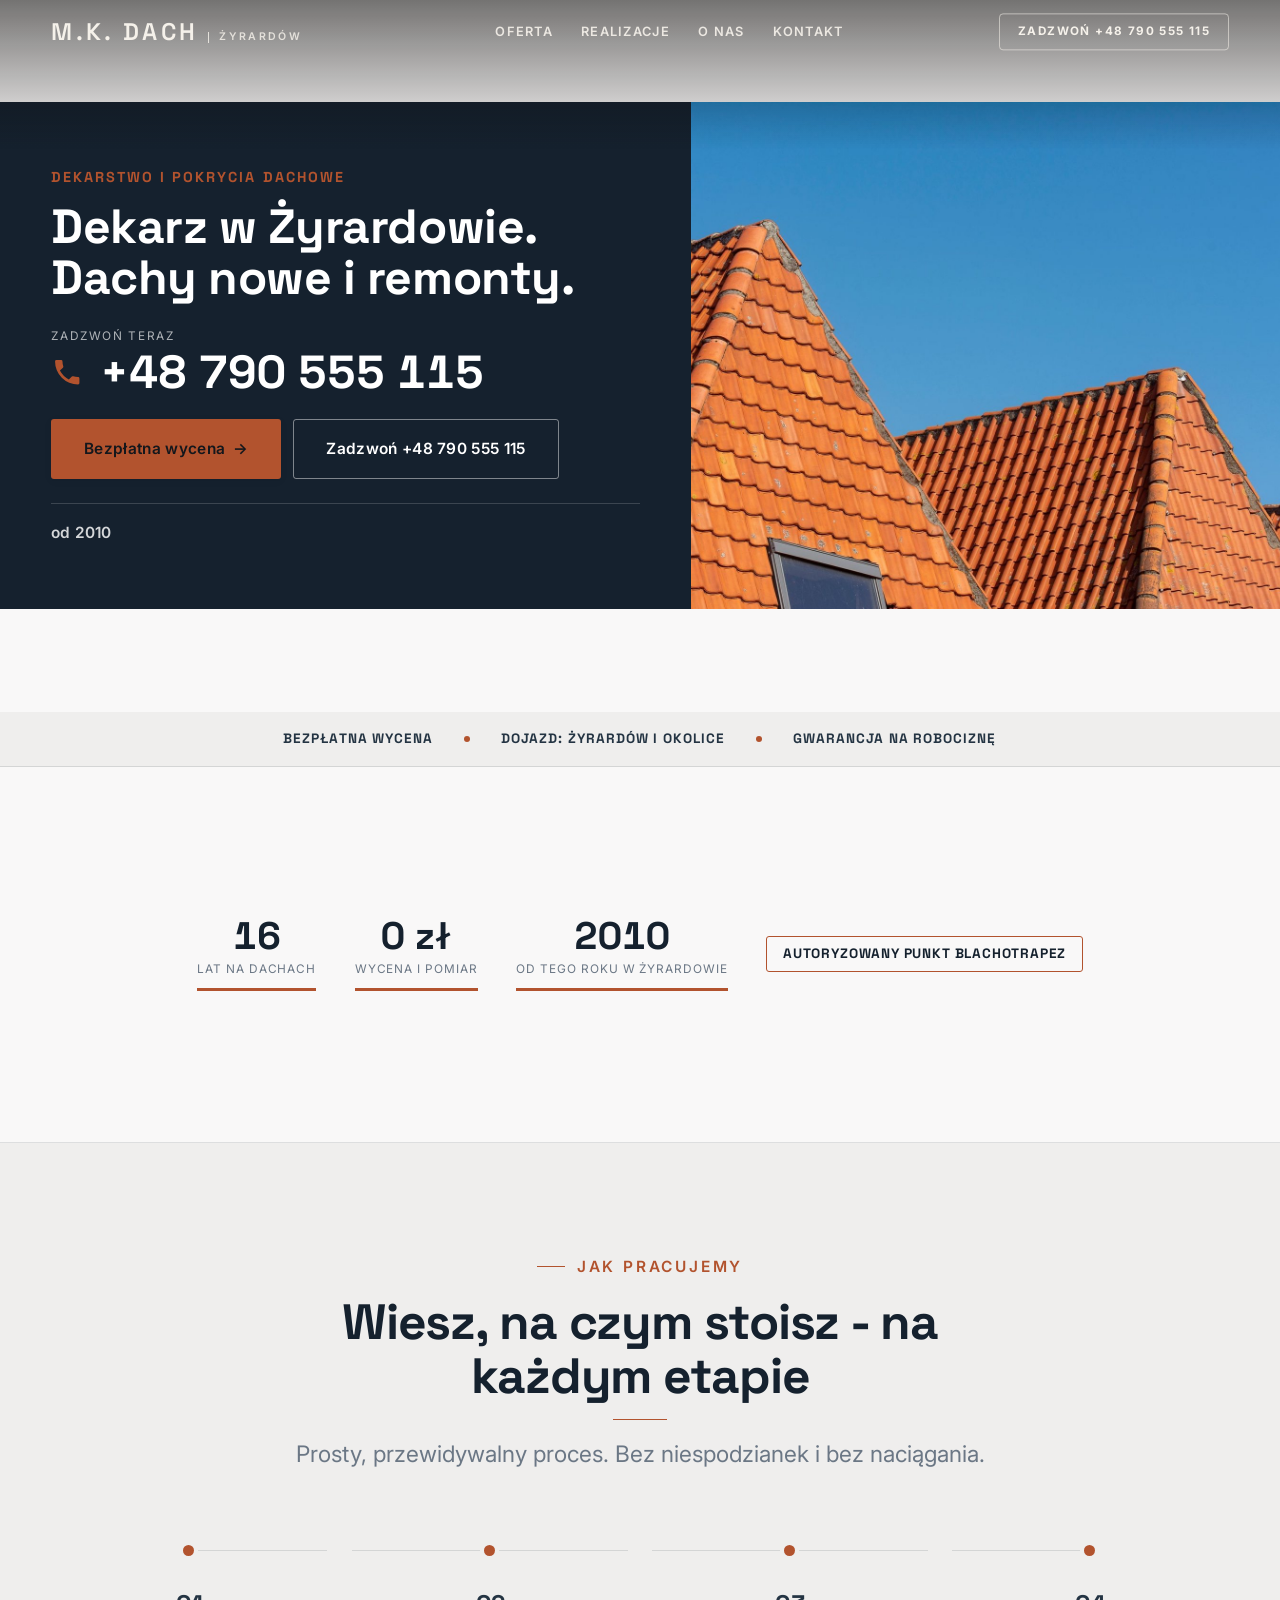
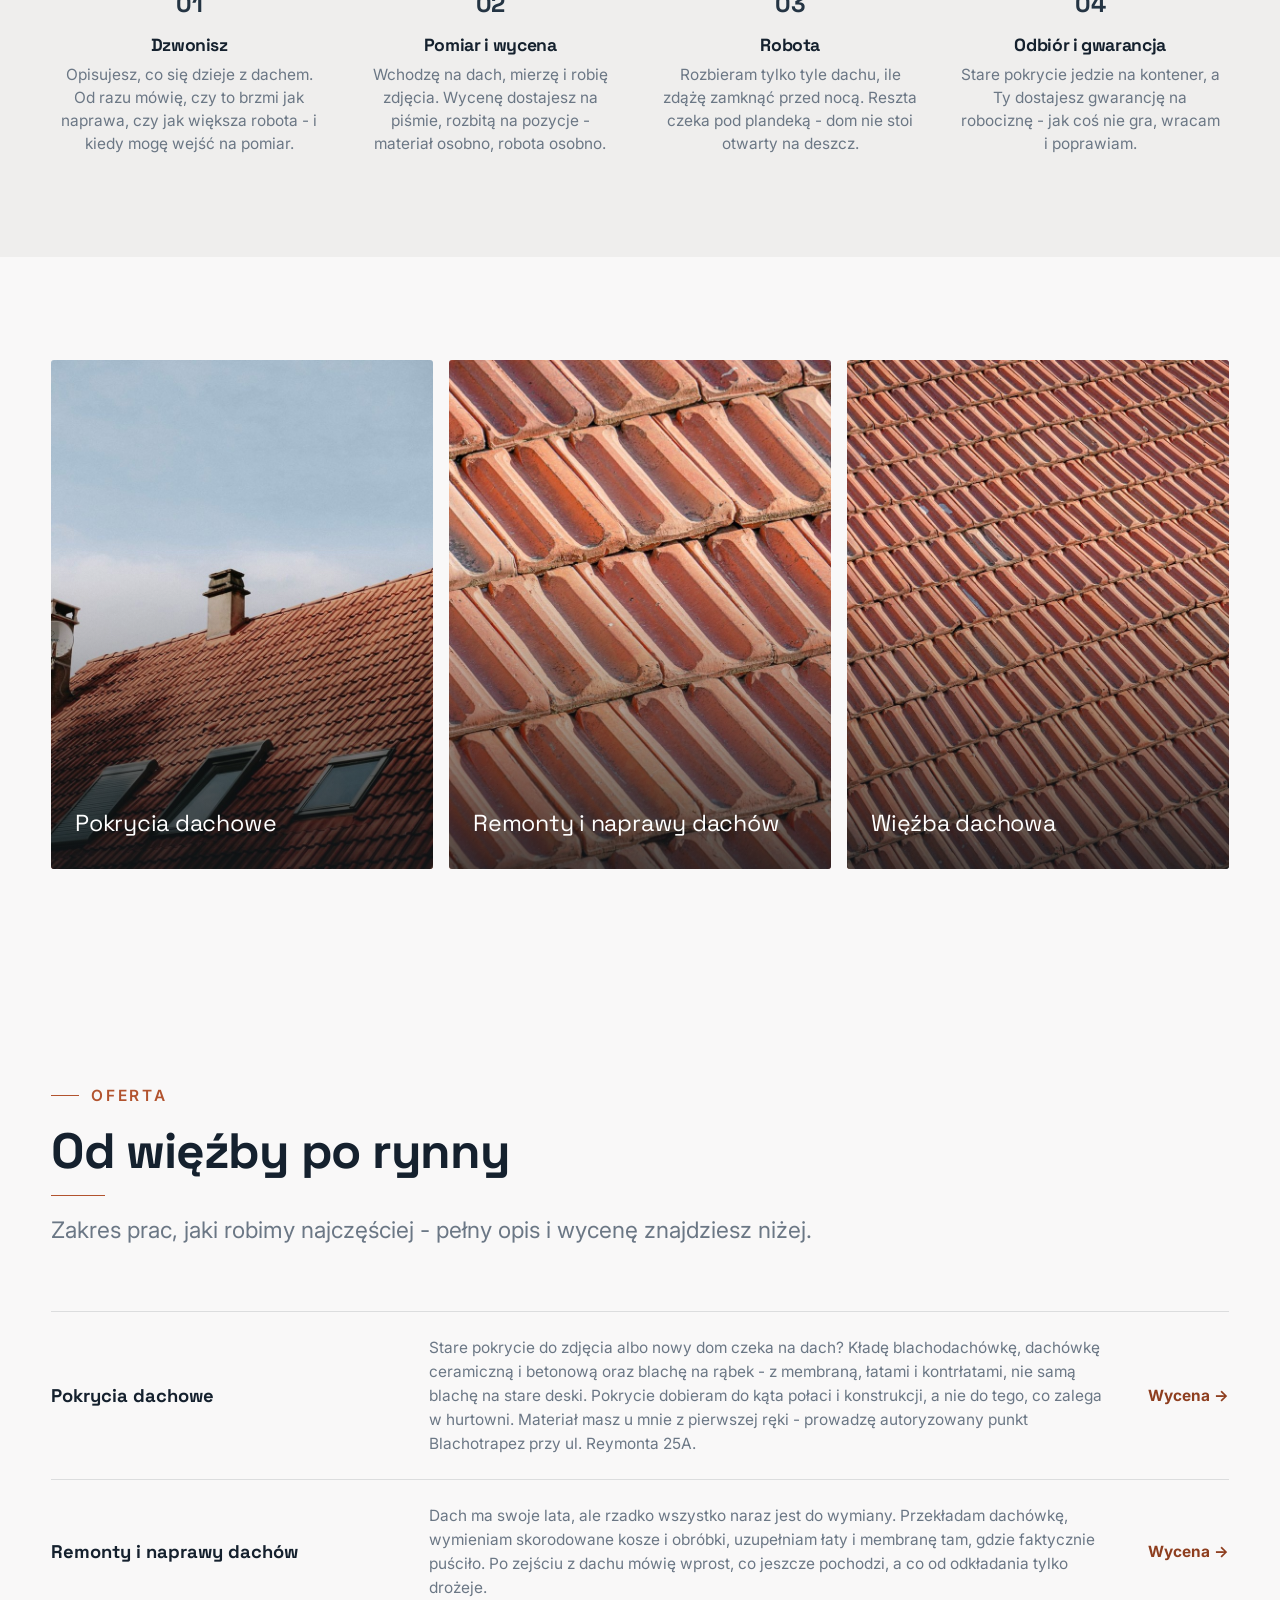
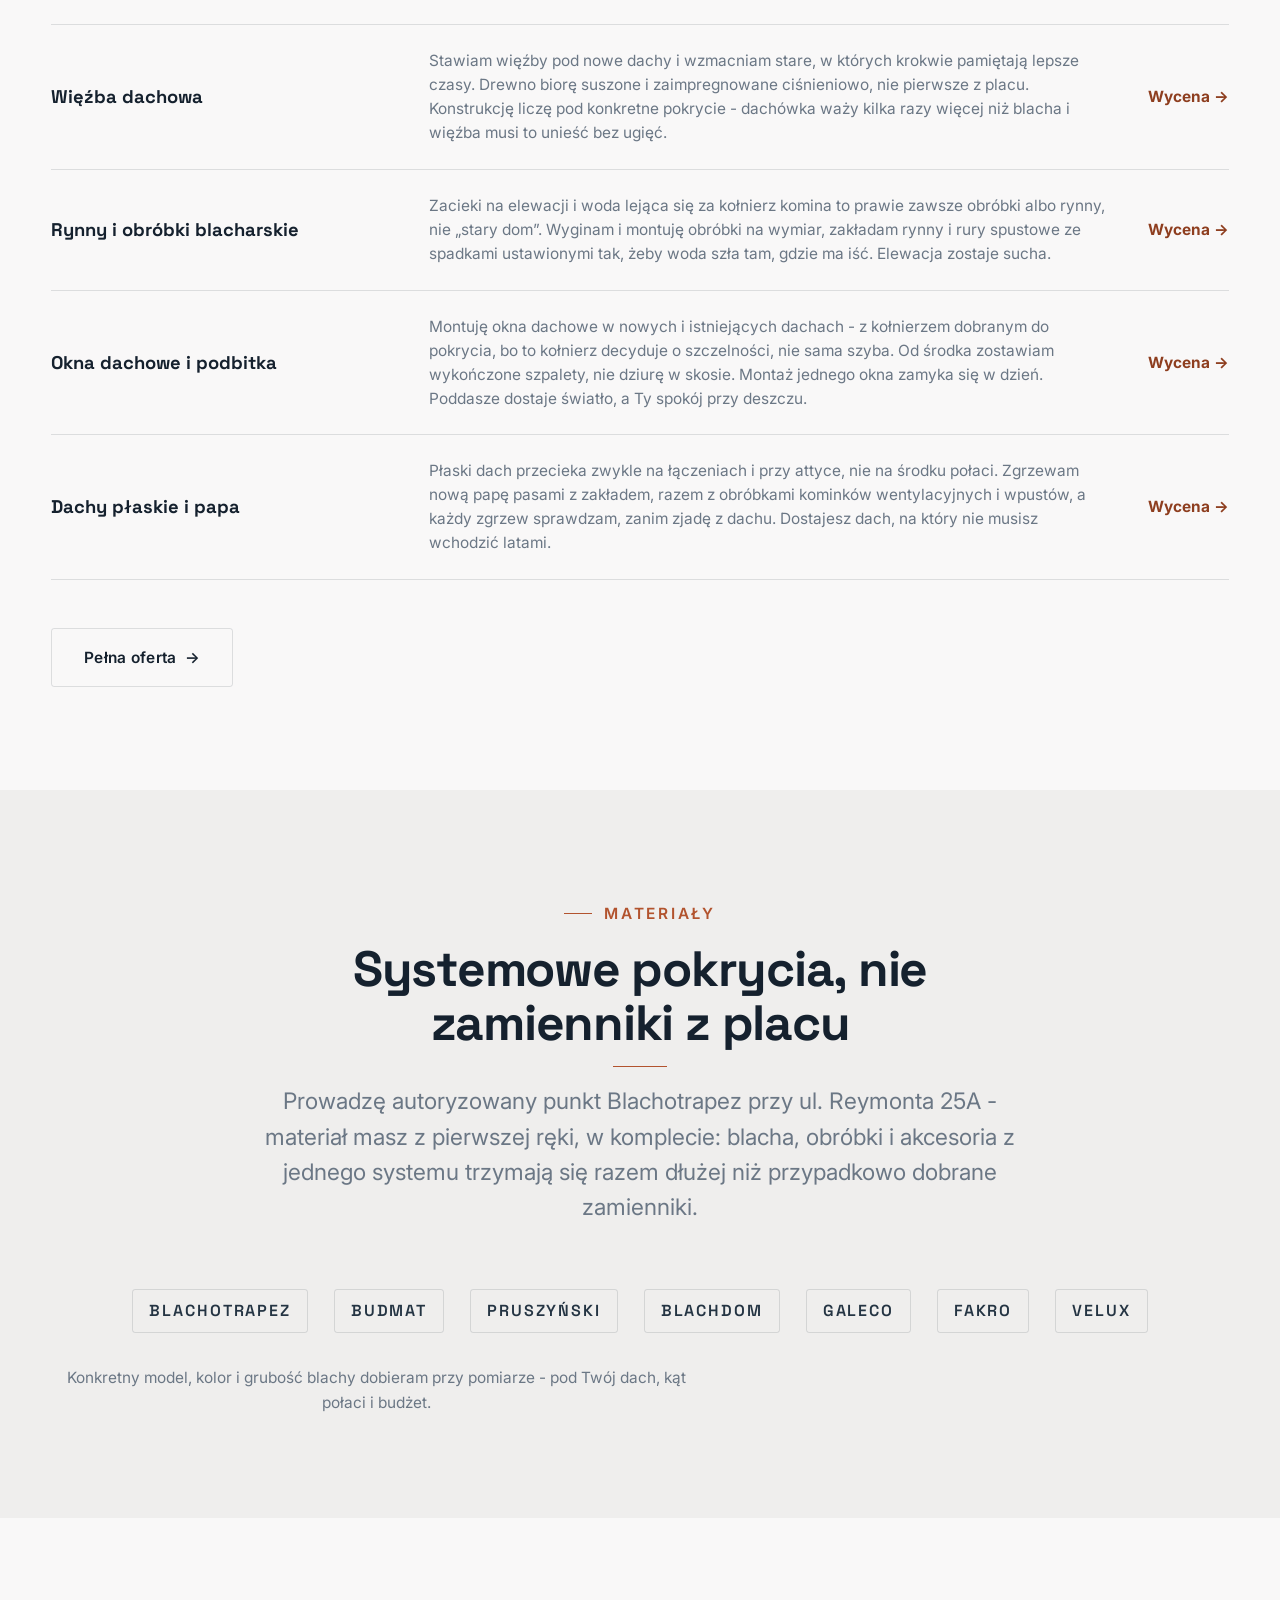
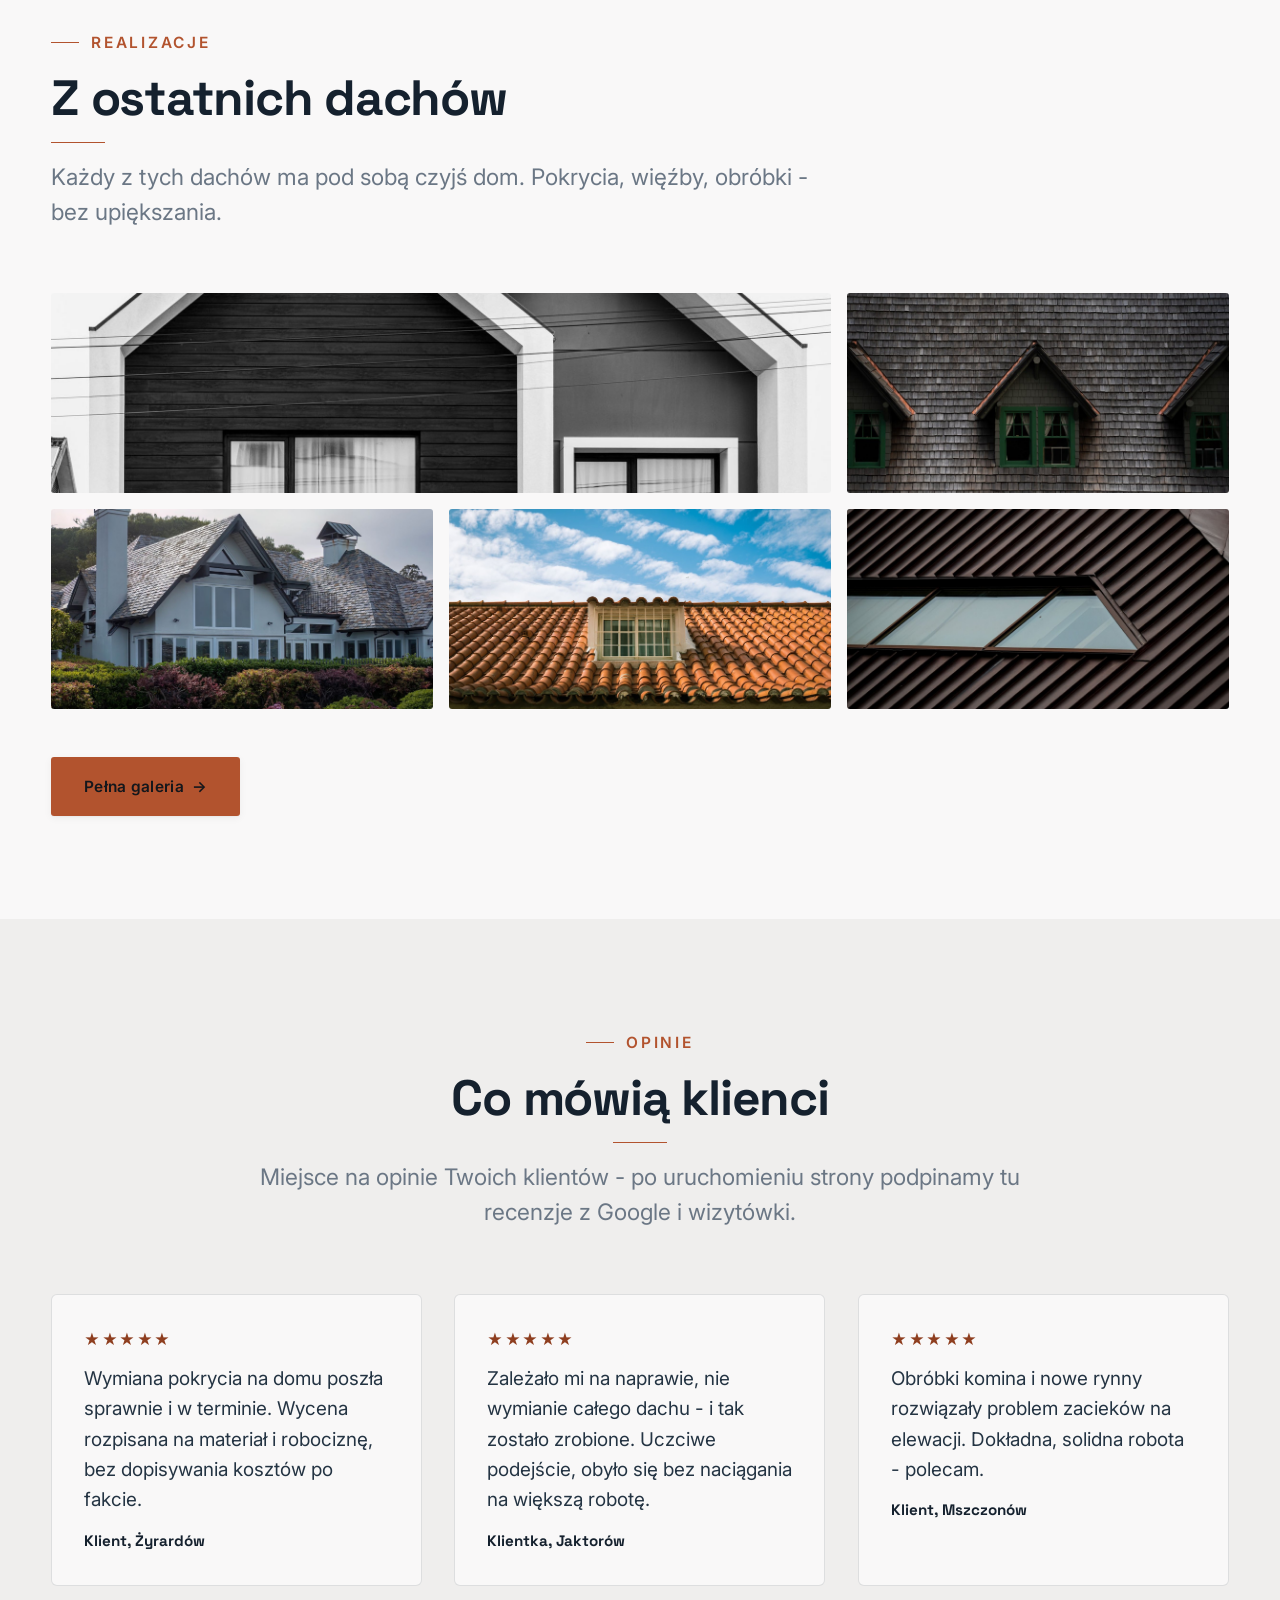
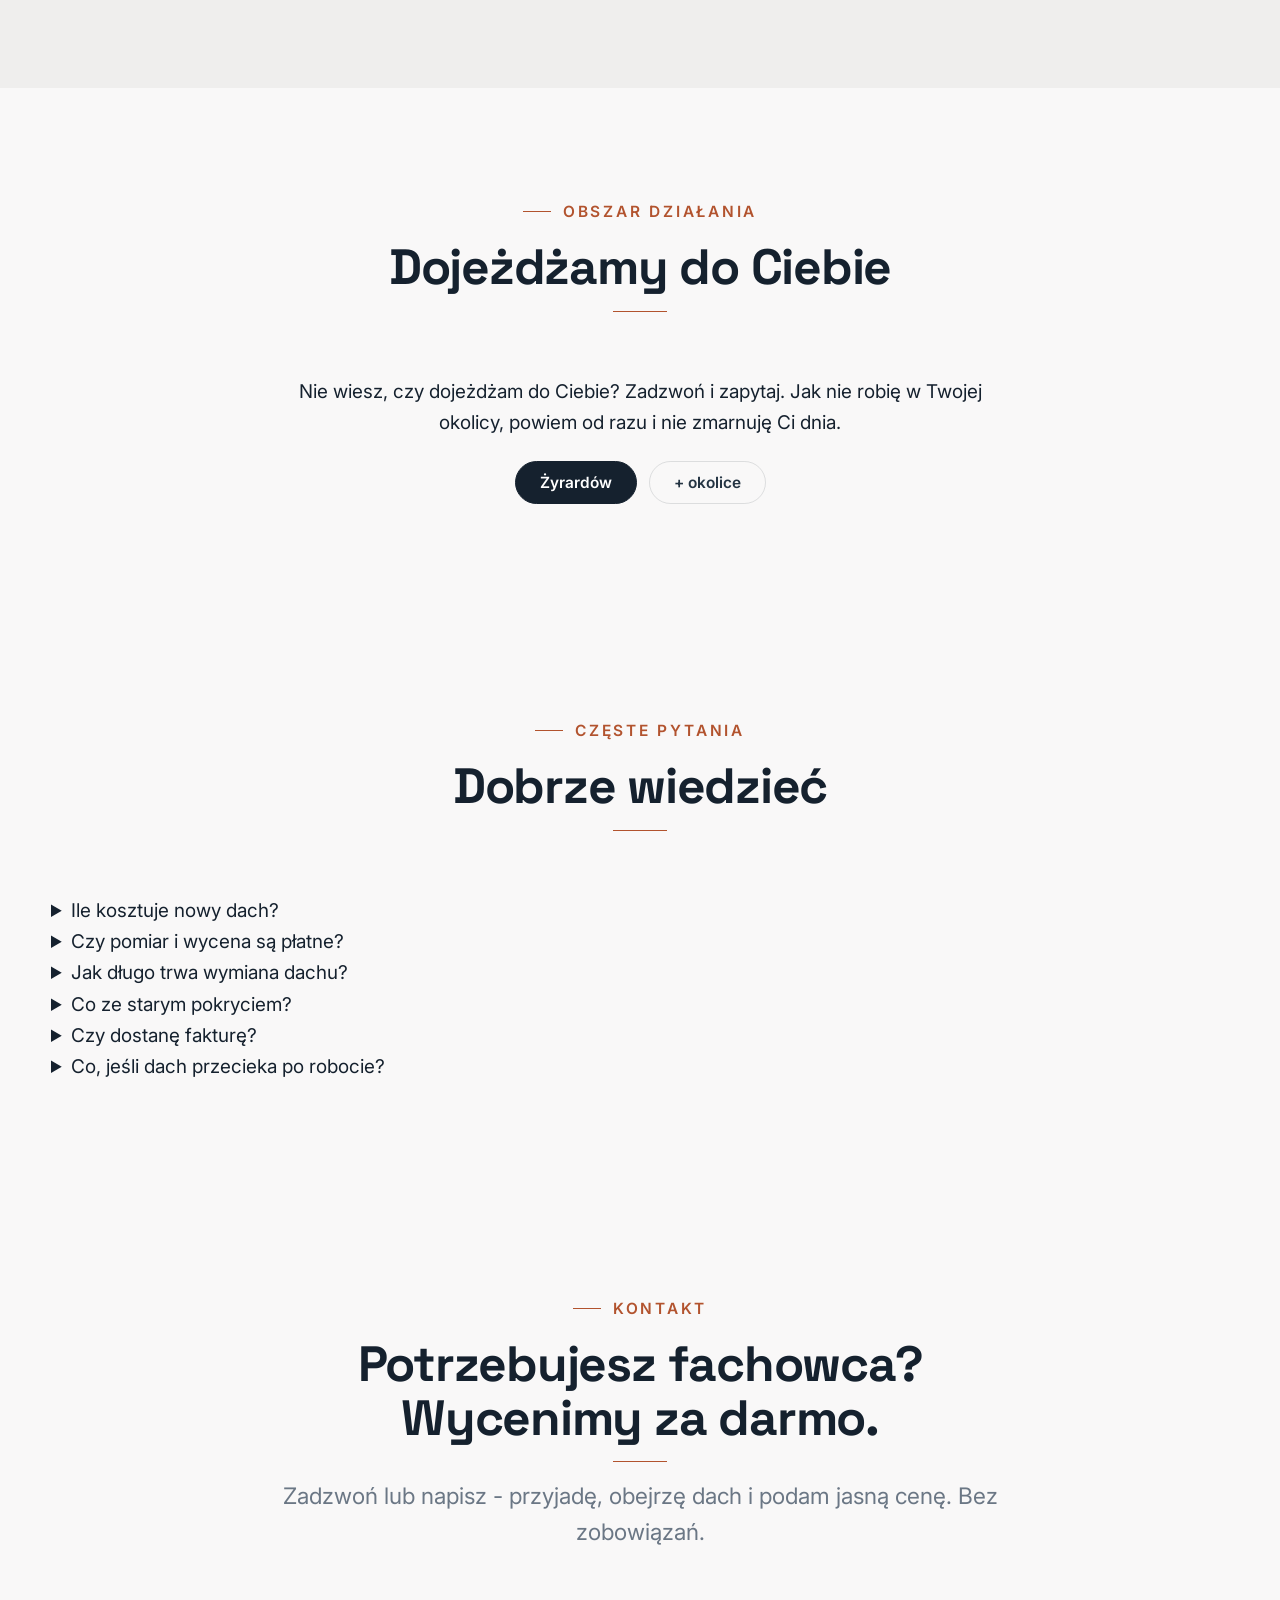
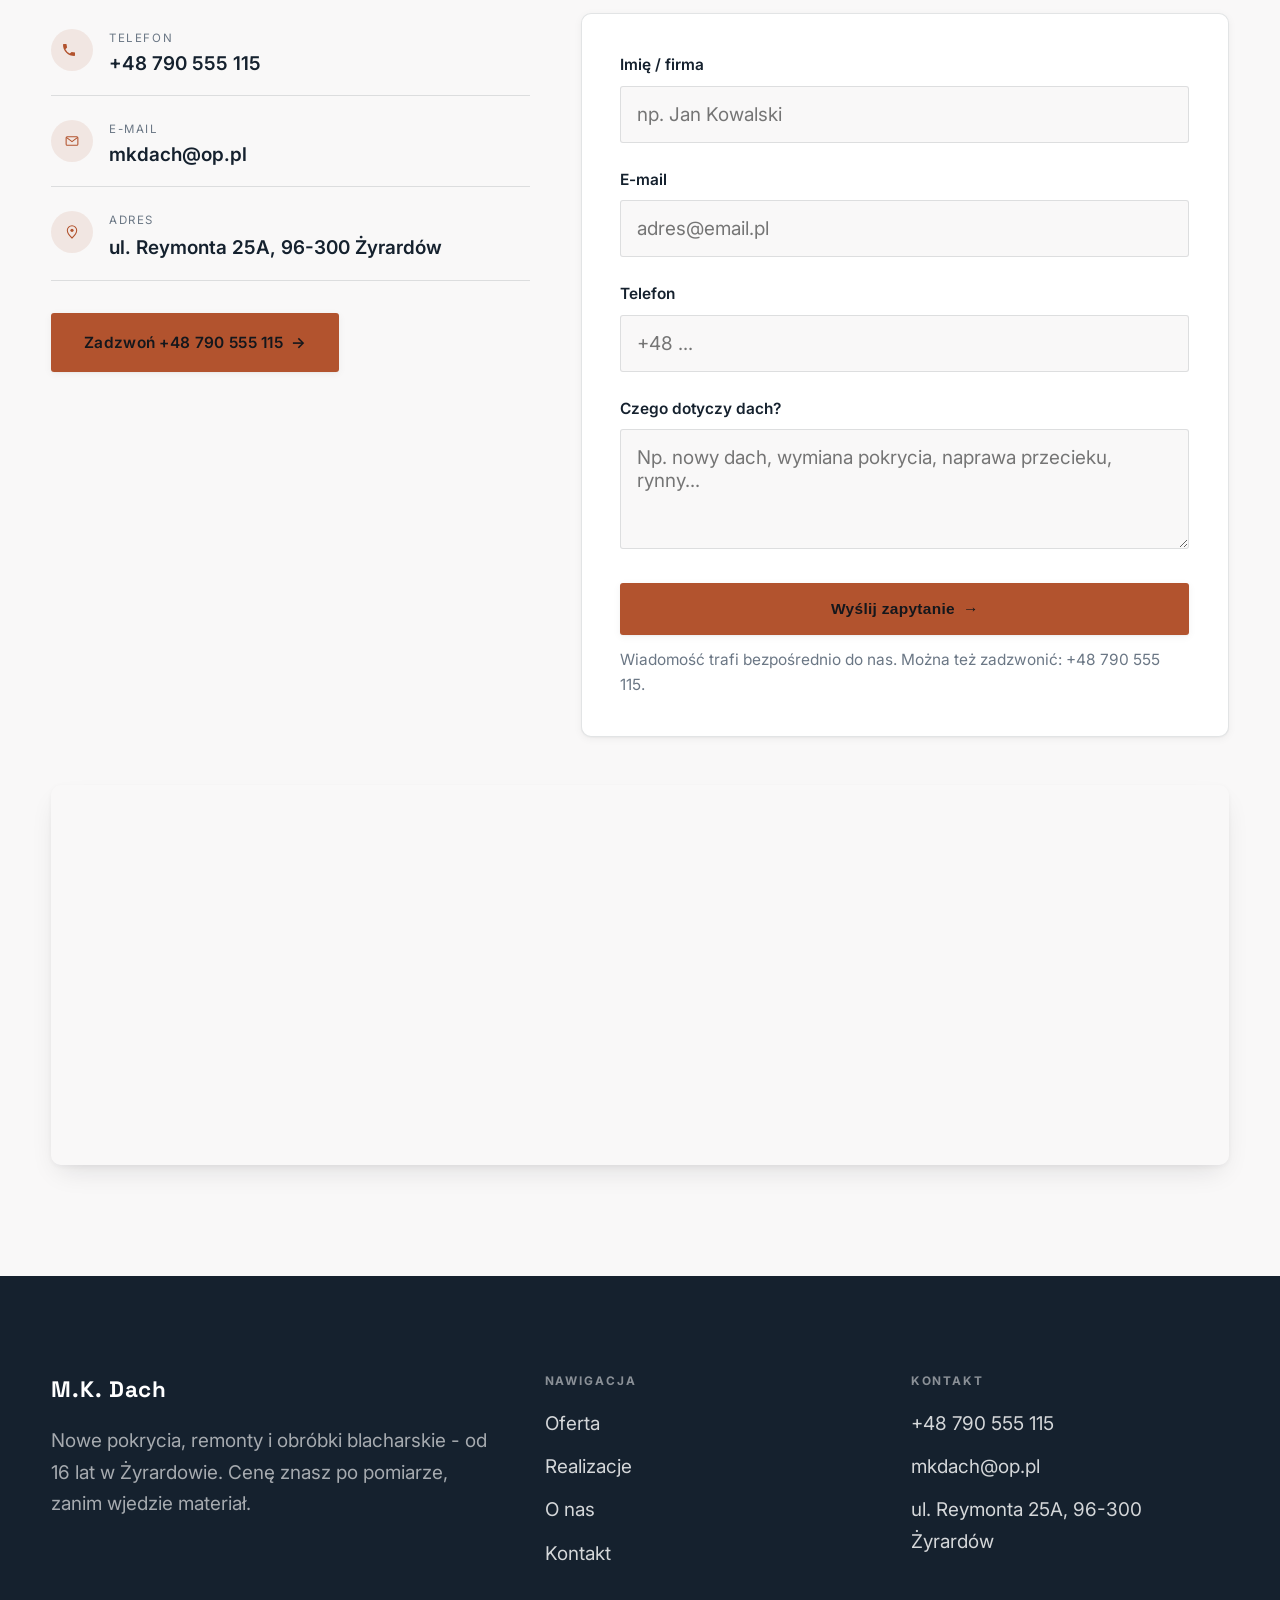
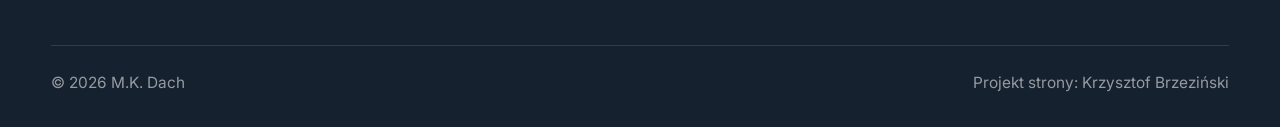
==== commit 452df4ab: "Home: lifting do poziomu kmk-dachy - rozbudowa trust-bar (3 statystyki + pieczęć Blachotrapez) - now" ====
--- a/index.html
+++ b/index.html
@@ -5,10 +5,33 @@
 <meta name="viewport" content="width=device-width, initial-scale=1.0">
 <title>Dekarz Żyrardów - dachy i remonty | M.K. Dach</title>
 <meta name="description" content="Dekarz w Żyrardowie: nowe pokrycia, remonty dachów, więźba, rynny i obróbki. Bezpłatny pomiar, cena przed robotą. Zadzwoń: +48 790 555 115.">
+<link rel="canonical" href="https://impulseo-pl.github.io/m-k-dach/">
+<meta name="theme-color" content="#15212E">
+<meta property="og:title" content="Dekarz Żyrardów - dachy i remonty | M.K. Dach">
+<meta property="og:description" content="Nowe pokrycia, remonty dachów, więźba, rynny i obróbki blacharskie w Żyrardowie i okolicy. Bezpłatny pomiar, cena przed robotą.">
+<meta property="og:type" content="website">
+<meta property="og:locale" content="pl_PL">
+<meta property="og:url" content="https://impulseo-pl.github.io/m-k-dach/">
+<meta property="og:image" content="https://impulseo-pl.github.io/m-k-dach/img/g1.jpg">
 <link rel="preconnect" href="https://fonts.googleapis.com">
 <link rel="preconnect" href="https://fonts.gstatic.com" crossorigin>
 <link href="https://fonts.googleapis.com/css2?family=Space+Grotesk:wght@500;600;700&family=Inter:wght@400;500;600&display=swap" rel="stylesheet">
 <link rel="stylesheet" href="assets/styles.css">
+<script type="application/ld+json">
+{
+  "@context":"https://schema.org",
+  "@type":"RoofingContractor",
+  "name":"M.K. Dach",
+  "image":"https://impulseo-pl.github.io/m-k-dach/img/g1.jpg",
+  "url":"https://impulseo-pl.github.io/m-k-dach/",
+  "telephone":"+48790555115",
+  "email":"mkdach@op.pl",
+  "address":{"@type":"PostalAddress","streetAddress":"ul. Reymonta 25A","addressLocality":"Żyrardów","postalCode":"96-300","addressRegion":"mazowieckie","addressCountry":"PL"},
+  "areaServed":["Żyrardów","Jaktorów","Mszczonów","Grodzisk Mazowiecki","powiat żyrardowski"],
+  "priceRange":"$$",
+  "foundingDate":"2010"
+}
+</script>
 </head>
 <body>
 
@@ -33,7 +56,7 @@
       <h1 class="hf-title">Dekarz w Żyrardowie. Dachy nowe i remonty. </h1>
       <a class="hf-phone" href="tel:+48790555115"><span class="hf-phone-lab">Zadzwoń teraz</span><span class="hf-phone-num"><svg class="ico-tel" width="16" height="16" viewBox="0 0 24 24" fill="none" aria-hidden="true"><path d="M6.6 10.8a15.5 15.5 0 0 0 6.6 6.6l2.2-2.2a1 1 0 0 1 1-.24 11.4 11.4 0 0 0 3.6.58 1 1 0 0 1 1 1V20a1 1 0 0 1-1 1A17 17 0 0 1 3 4a1 1 0 0 1 1-1h3.5a1 1 0 0 1 1 1c0 1.25.2 2.46.58 3.6a1 1 0 0 1-.25 1l-2.23 2.2Z" fill="currentColor"/></svg> +48 790 555 115</span></a>
       <div class="hf-actions">
-        <a href="kontakt.html" class="btn btn-accent">Bezpłatna wycena <span class="arr">→</span></a>
+        <a href="#kontakt" class="btn btn-accent">Bezpłatna wycena <span class="arr">→</span></a>
         <a href="tel:+48790555115" class="btn btn-ghost hf-ghost">Zadzwoń +48 790 555 115</a>
       </div>
       <div class="hf-trust">od 2010</div>
@@ -46,9 +69,12 @@
 </section>
 <section class="trust-bar">
   <div class="wrap">
-    <div class="tb-stats">
-      <div class="tb-stat reveal"><span class="tb-num">16</span><span class="tb-lab">lat doświadczenia</span></div>
-    </div>
+    <div class="tb-stats reveal">
+      <div class="tb-stat"><span class="tb-num">16</span><span class="tb-lab">lat na dachach</span></div>
+      <div class="tb-stat"><span class="tb-num">0 zł</span><span class="tb-lab">wycena i pomiar</span></div>
+      <div class="tb-stat"><span class="tb-num">2010</span><span class="tb-lab">od tego roku w Żyrardowie</span></div>
+    </div>
+    <span class="tb-seal reveal">Autoryzowany punkt Blachotrapez</span>
   </div>
 </section>
 <section class="proces fachowcy">
@@ -93,6 +119,25 @@
     <div style="margin-top:var(--space-7)" class="reveal"><a href="oferta.html" class="btn btn-ghost">Pełna oferta <span class="arr">→</span></a></div>
   </div>
 </section>
+<section class="auto-marki" style="background:var(--paper-2)">
+  <div class="wrap">
+    <div class="head center reveal">
+      <span class="eyebrow">Materiały</span>
+      <h2>Systemowe pokrycia, nie zamienniki z placu</h2>
+      <p>Prowadzę autoryzowany punkt Blachotrapez przy ul. Reymonta 25A - materiał masz z pierwszej ręki, w komplecie: blacha, obróbki i akcesoria z jednego systemu trzymają się razem dłużej niż przypadkowo dobrane zamienniki.</p>
+    </div>
+    <ul class="marki-list reveal">
+      <li>Blachotrapez</li>
+      <li>Budmat</li>
+      <li>Pruszyński</li>
+      <li>Blachdom</li>
+      <li>Galeco</li>
+      <li>Fakro</li>
+      <li>Velux</li>
+    </ul>
+    <p class="marki-gwar reveal">Konkretny model, kolor i grubość blachy dobieram przy pomiarze - pod Twój dach, kąt połaci i budżet.</p>
+  </div>
+</section>
 <section>
   <div class="wrap">
     <div class="head reveal">
@@ -108,6 +153,32 @@
       <div class="tile t-third reveal"><img src="img/g10.jpg" alt="M.K. Dach" loading="lazy"></div>
     </div>
     <div style="margin-top:var(--space-7)" class="reveal"><a href="realizacje.html" class="btn btn-accent">Pełna galeria <span class="arr">→</span></a></div>
+  </div>
+</section>
+<section class="opinie" style="background:var(--paper-2)">
+  <div class="wrap">
+    <div class="head center reveal">
+      <span class="eyebrow">Opinie</span>
+      <h2>Co mówią klienci</h2>
+      <p>Miejsce na opinie Twoich klientów - po uruchomieniu strony podpinamy tu recenzje z Google i wizytówki.</p>
+    </div>
+    <div class="opinie-grid">
+      <figure class="op-card reveal">
+        <div class="op-star" aria-hidden="true">★★★★★</div>
+        <blockquote>Wymiana pokrycia na domu poszła sprawnie i w terminie. Wycena rozpisana na materiał i robociznę, bez dopisywania kosztów po fakcie.</blockquote>
+        <figcaption class="op-autor">Klient, Żyrardów</figcaption>
+      </figure>
+      <figure class="op-card reveal">
+        <div class="op-star" aria-hidden="true">★★★★★</div>
+        <blockquote>Zależało mi na naprawie, nie wymianie całego dachu - i tak zostało zrobione. Uczciwe podejście, obyło się bez naciągania na większą robotę.</blockquote>
+        <figcaption class="op-autor">Klientka, Jaktorów</figcaption>
+      </figure>
+      <figure class="op-card reveal">
+        <div class="op-star" aria-hidden="true">★★★★★</div>
+        <blockquote>Obróbki komina i nowe rynny rozwiązały problem zacieków na elewacji. Dokładna, solidna robota - polecam.</blockquote>
+        <figcaption class="op-autor">Klient, Mszczonów</figcaption>
+      </figure>
+    </div>
   </div>
 </section>
 <section class="obszar">
@@ -136,16 +207,38 @@
     </div>
   </div>
 </section>
-<section class="cta">
-  <div class="wrap">
-    <div class="reveal">
-      <span class="eyebrow">Współpraca</span>
+<section class="contact" id="kontakt">
+  <div class="wrap">
+    <div class="head center reveal">
+      <span class="eyebrow">Kontakt</span>
       <h2>Potrzebujesz fachowca? Wycenimy za darmo.</h2>
-      <p>Zadzwoń lub napisz - przyjedziemy, obejrzymy i podamy jasną cenę. Bez zobowiązań.</p>
-    </div>
-    <div class="cta-actions reveal">
-      <a href="kontakt.html" class="btn btn-light">Bezpłatna wycena <span class="arr">→</span></a>
-      <a href="tel:+48790555115" class="btn btn-ghost" style="color:#fff;border-color:rgba(255,255,255,.3)">+48 790 555 115</a>
+      <p>Zadzwoń lub napisz - przyjadę, obejrzę dach i podam jasną cenę. Bez zobowiązań.</p>
+    </div>
+    <div class="contact-grid">
+      <div class="reveal">
+        <div class="info-list">
+          <div class="info-row"><div class="ic"><svg class="ico-tel" width="16" height="16" viewBox="0 0 24 24" fill="none" aria-hidden="true"><path d="M6.6 10.8a15.5 15.5 0 0 0 6.6 6.6l2.2-2.2a1 1 0 0 1 1-.24 11.4 11.4 0 0 0 3.6.58 1 1 0 0 1 1 1V20a1 1 0 0 1-1 1A17 17 0 0 1 3 4a1 1 0 0 1 1-1h3.5a1 1 0 0 1 1 1c0 1.25.2 2.46.58 3.6a1 1 0 0 1-.25 1l-2.23 2.2Z" fill="currentColor"/></svg></div><div><div class="lbl">Telefon</div><a class="val" href="tel:+48790555115">+48 790 555 115</a></div></div>
+          <div class="info-row"><div class="ic"><svg class="ico-mail" width="16" height="16" viewBox="0 0 24 24" fill="none" aria-hidden="true"><rect x="3.2" y="5.5" width="17.6" height="13" rx="1.6" stroke="currentColor" stroke-width="1.6"/><path d="M4 7l8 6 8-6" stroke="currentColor" stroke-width="1.6" stroke-linecap="round" stroke-linejoin="round"/></svg></div><div><div class="lbl">E-mail</div><a class="val" href="mailto:mkdach@op.pl">mkdach@op.pl</a></div></div>
+          <div class="info-row"><div class="ic"><svg class="ico-pin" width="16" height="16" viewBox="0 0 24 24" fill="none" aria-hidden="true"><path d="M12 21s7-6.1 7-11.5A7 7 0 0 0 5 9.5C5 14.9 12 21 12 21Z" stroke="currentColor" stroke-width="1.6" fill="none"/><circle cx="12" cy="9.5" r="2.4" fill="currentColor"/></svg></div><div><div class="lbl">Adres</div><div class="val">ul. Reymonta 25A, 96-300 Żyrardów</div></div></div>
+        </div>
+        <a href="tel:+48790555115" class="btn btn-accent" style="margin-top:var(--space-6)">Zadzwoń +48 790 555 115 <span class="arr">→</span></a>
+      </div>
+      <div class="reveal">
+        <form class="form" action="https://formsubmit.co/mkdach@op.pl" method="POST">
+          <input type="hidden" name="_subject" value="Zapytanie ze strony M.K. Dach">
+          <input type="hidden" name="_captcha" value="false">
+          <input type="hidden" name="_template" value="table">
+          <div class="fld"><label for="name">Imię / firma</label><input id="name" name="name" type="text" placeholder="np. Jan Kowalski" required></div>
+          <div class="fld"><label for="email">E-mail</label><input id="email" name="email" type="email" placeholder="adres@email.pl" required></div>
+          <div class="fld"><label for="phone">Telefon</label><input id="phone" name="phone" type="tel" placeholder="+48 ..."></div>
+          <div class="fld"><label for="msg">Czego dotyczy dach?</label><textarea id="msg" name="message" placeholder="Np. nowy dach, wymiana pokrycia, naprawa przecieku, rynny..." required></textarea></div>
+          <button type="submit" class="btn btn-accent" style="width:100%;justify-content:center">Wyślij zapytanie <span class="arr">→</span></button>
+          <p class="note">Wiadomość trafi bezpośrednio do nas. Można też zadzwonić: +48 790 555 115.</p>
+        </form>
+      </div>
+    </div>
+    <div class="reveal" style="margin-top:var(--space-7)">
+      <iframe class="map" title="M.K. Dach - Żyrardów" src="https://maps.google.com/maps?q=M.K.%20Dach%20%C5%BByrard%C3%B3w&z=15&output=embed" loading="lazy" referrerpolicy="no-referrer-when-downgrade"></iframe>
     </div>
   </div>
 </section>
@@ -177,7 +270,7 @@
     </div>
   </div>
 </footer>
-<div class="sticky-call"><a class="sc-call" href="tel:+48790555115"><svg class="ico-tel" width="16" height="16" viewBox="0 0 24 24" fill="none" aria-hidden="true"><path d="M6.6 10.8a15.5 15.5 0 0 0 6.6 6.6l2.2-2.2a1 1 0 0 1 1-.24 11.4 11.4 0 0 0 3.6.58 1 1 0 0 1 1 1V20a1 1 0 0 1-1 1A17 17 0 0 1 3 4a1 1 0 0 1 1-1h3.5a1 1 0 0 1 1 1c0 1.25.2 2.46.58 3.6a1 1 0 0 1-.25 1l-2.23 2.2Z" fill="currentColor"/></svg> Zadzwoń</a><a class="sc-quote" href="kontakt.html">Bezpłatna wycena</a></div>
+<div class="sticky-call"><a class="sc-call" href="tel:+48790555115"><svg class="ico-tel" width="16" height="16" viewBox="0 0 24 24" fill="none" aria-hidden="true"><path d="M6.6 10.8a15.5 15.5 0 0 0 6.6 6.6l2.2-2.2a1 1 0 0 1 1-.24 11.4 11.4 0 0 0 3.6.58 1 1 0 0 1 1 1V20a1 1 0 0 1-1 1A17 17 0 0 1 3 4a1 1 0 0 1 1-1h3.5a1 1 0 0 1 1 1c0 1.25.2 2.46.58 3.6a1 1 0 0 1-.25 1l-2.23 2.2Z" fill="currentColor"/></svg> Zadzwoń</a><a class="sc-quote" href="#kontakt">Bezpłatna wycena</a></div>
 
 <script src="assets/main.js"></script>
 </body>
--- a/assets/styles.css
+++ b/assets/styles.css
@@ -625,3 +625,6 @@
 
 /* === auto-paleta ze zdjęć klienta (dopasowanie do estetyki socials) === */
 :root{--accent:#B2532E;--accent-d:#8E3E1F;--accent-soft:rgba(178,83,46,0.10);--paper:#F9F8F8;--paper-2:#EFEEED;--paper-3:#E8E6E5;}
+
+/* trust-bar: pieczęć (tb-seal) nie może wypychać layoutu w prawo na wąskich ekranach */
+.trust-bar .tb-seal{max-width:100%;text-align:center;line-height:1.35}
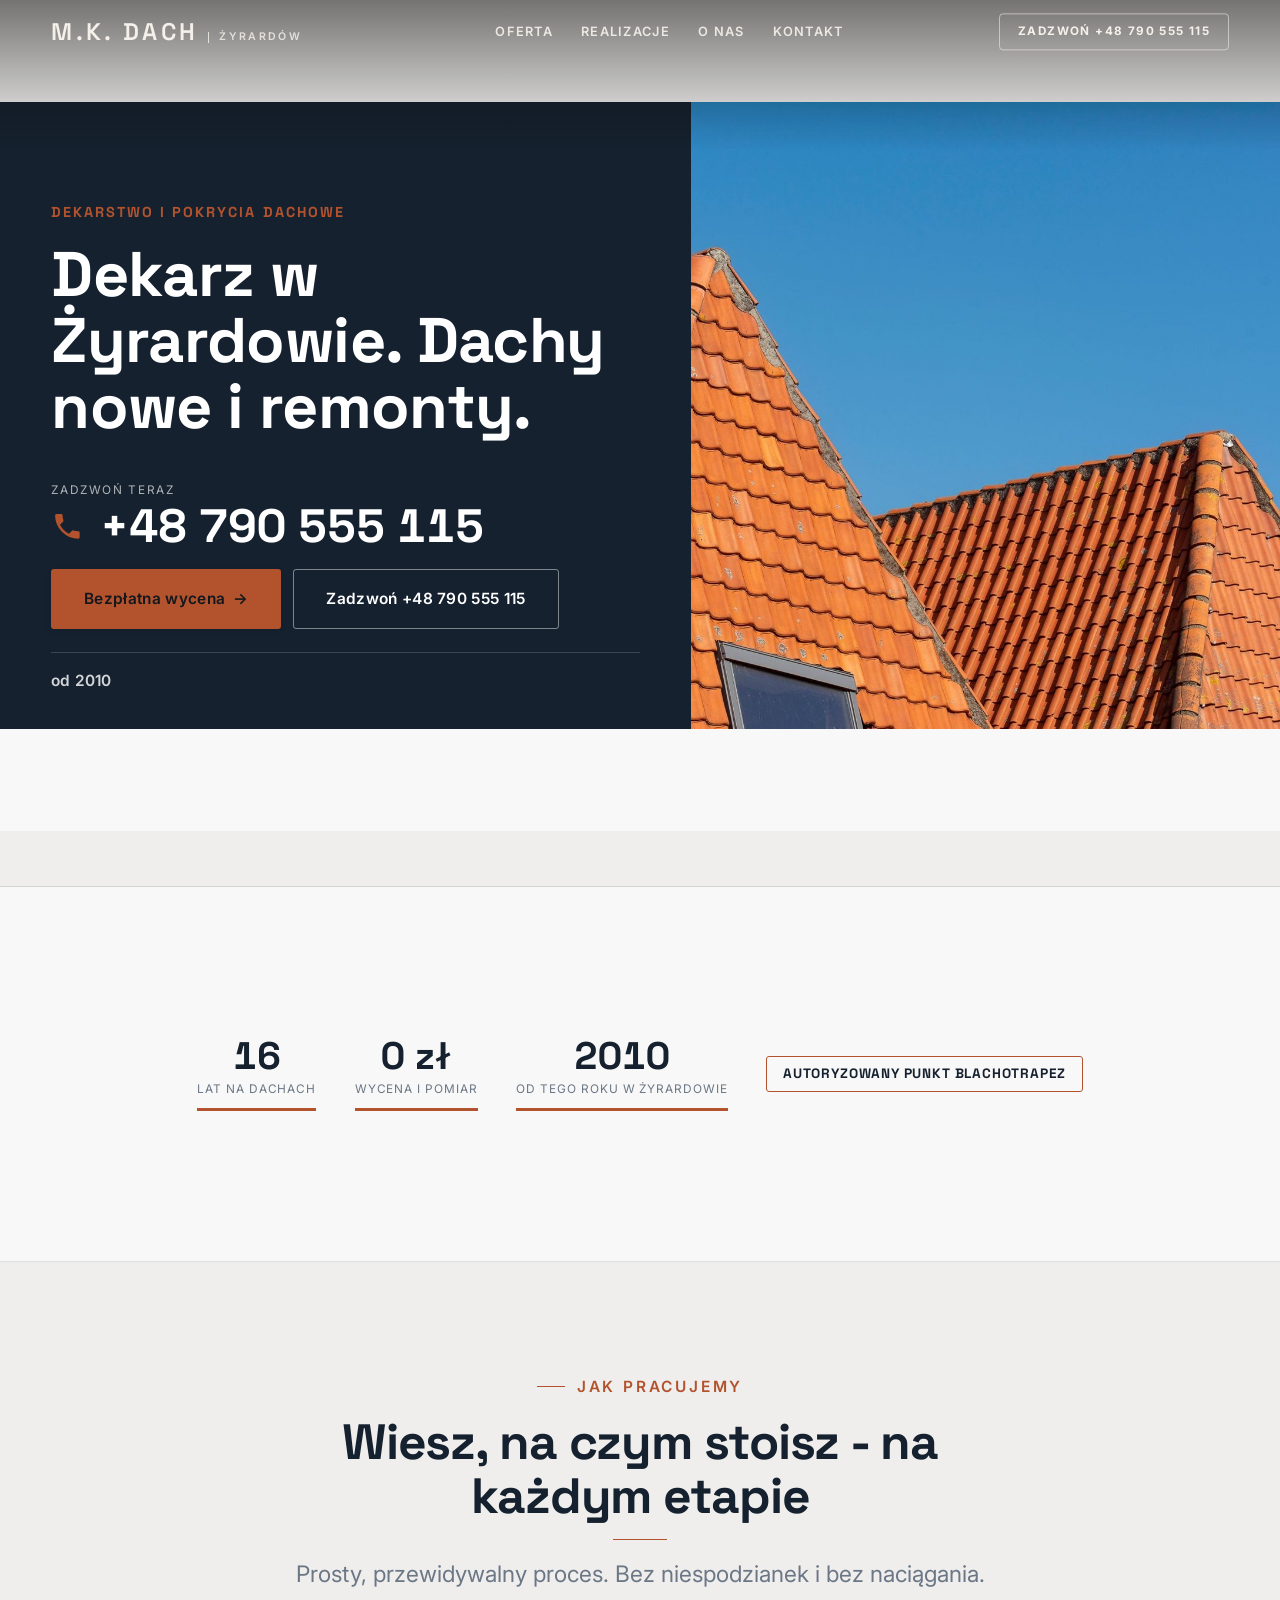
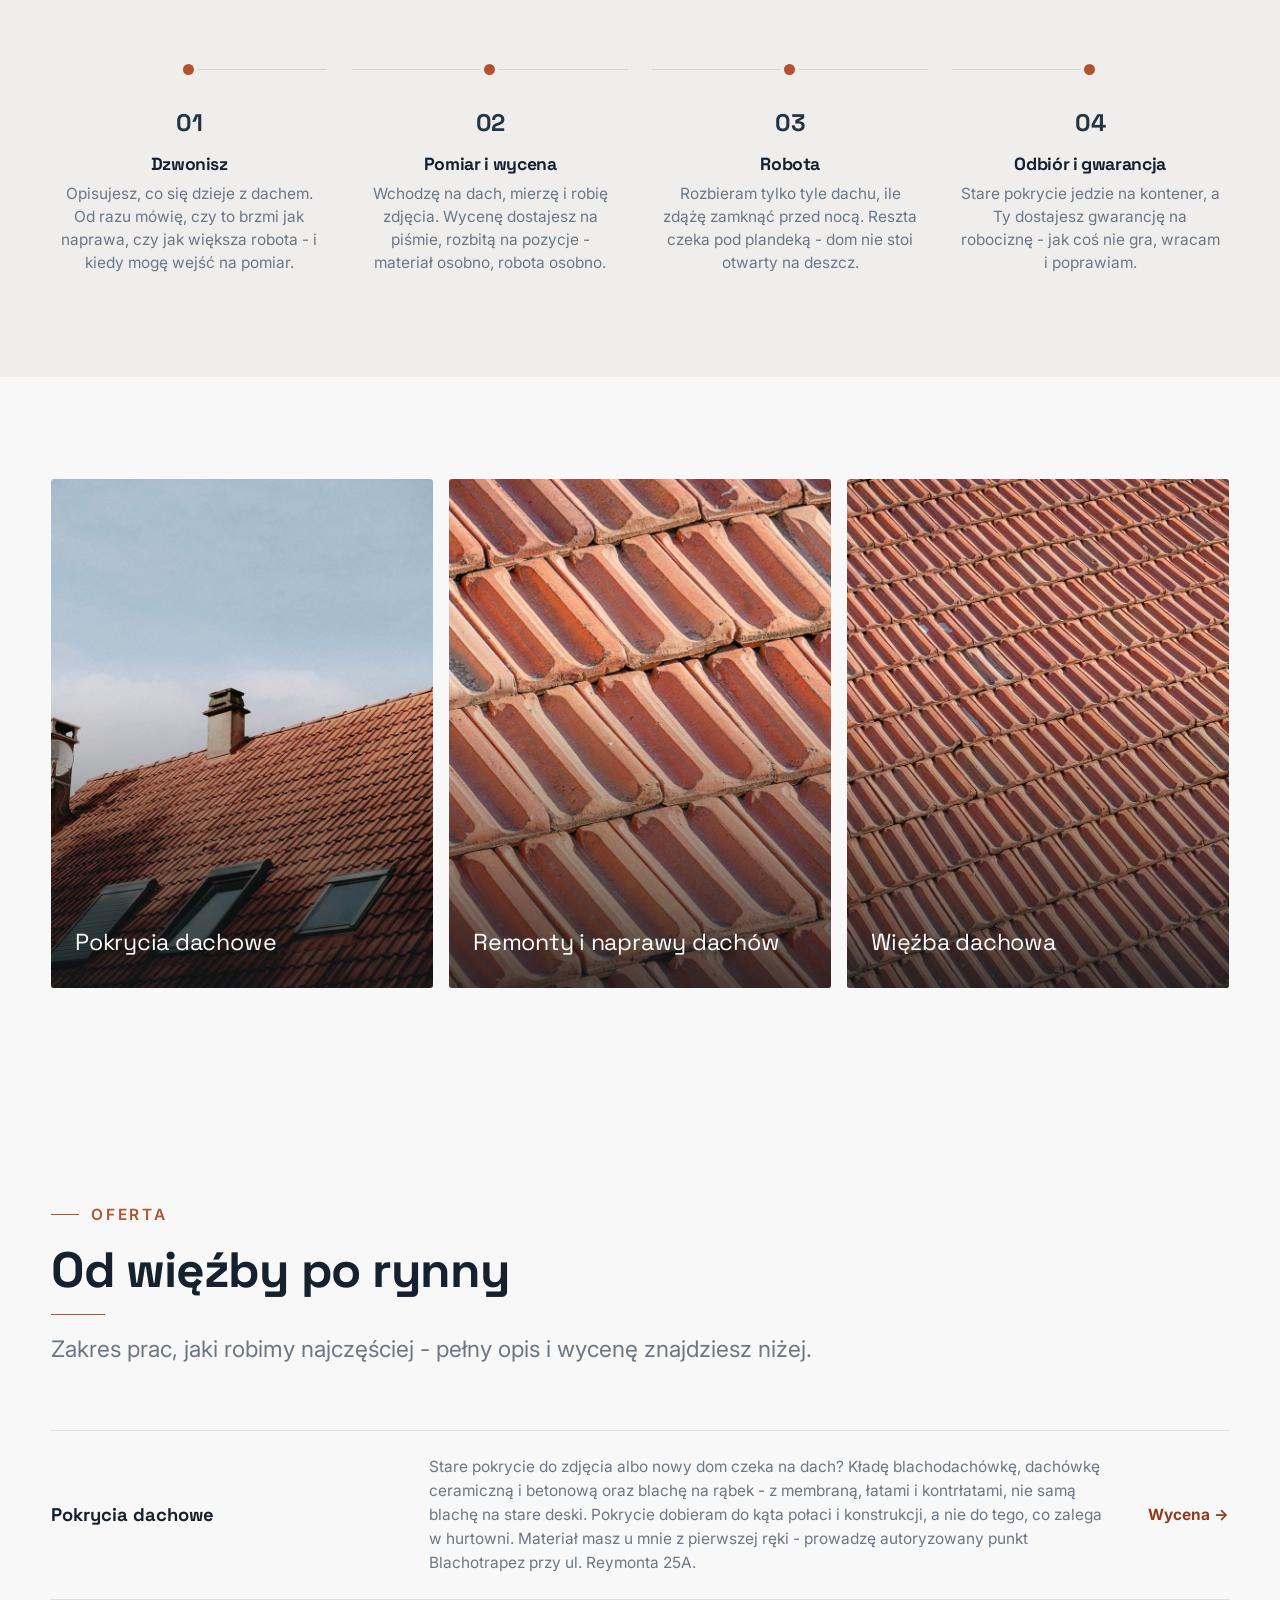
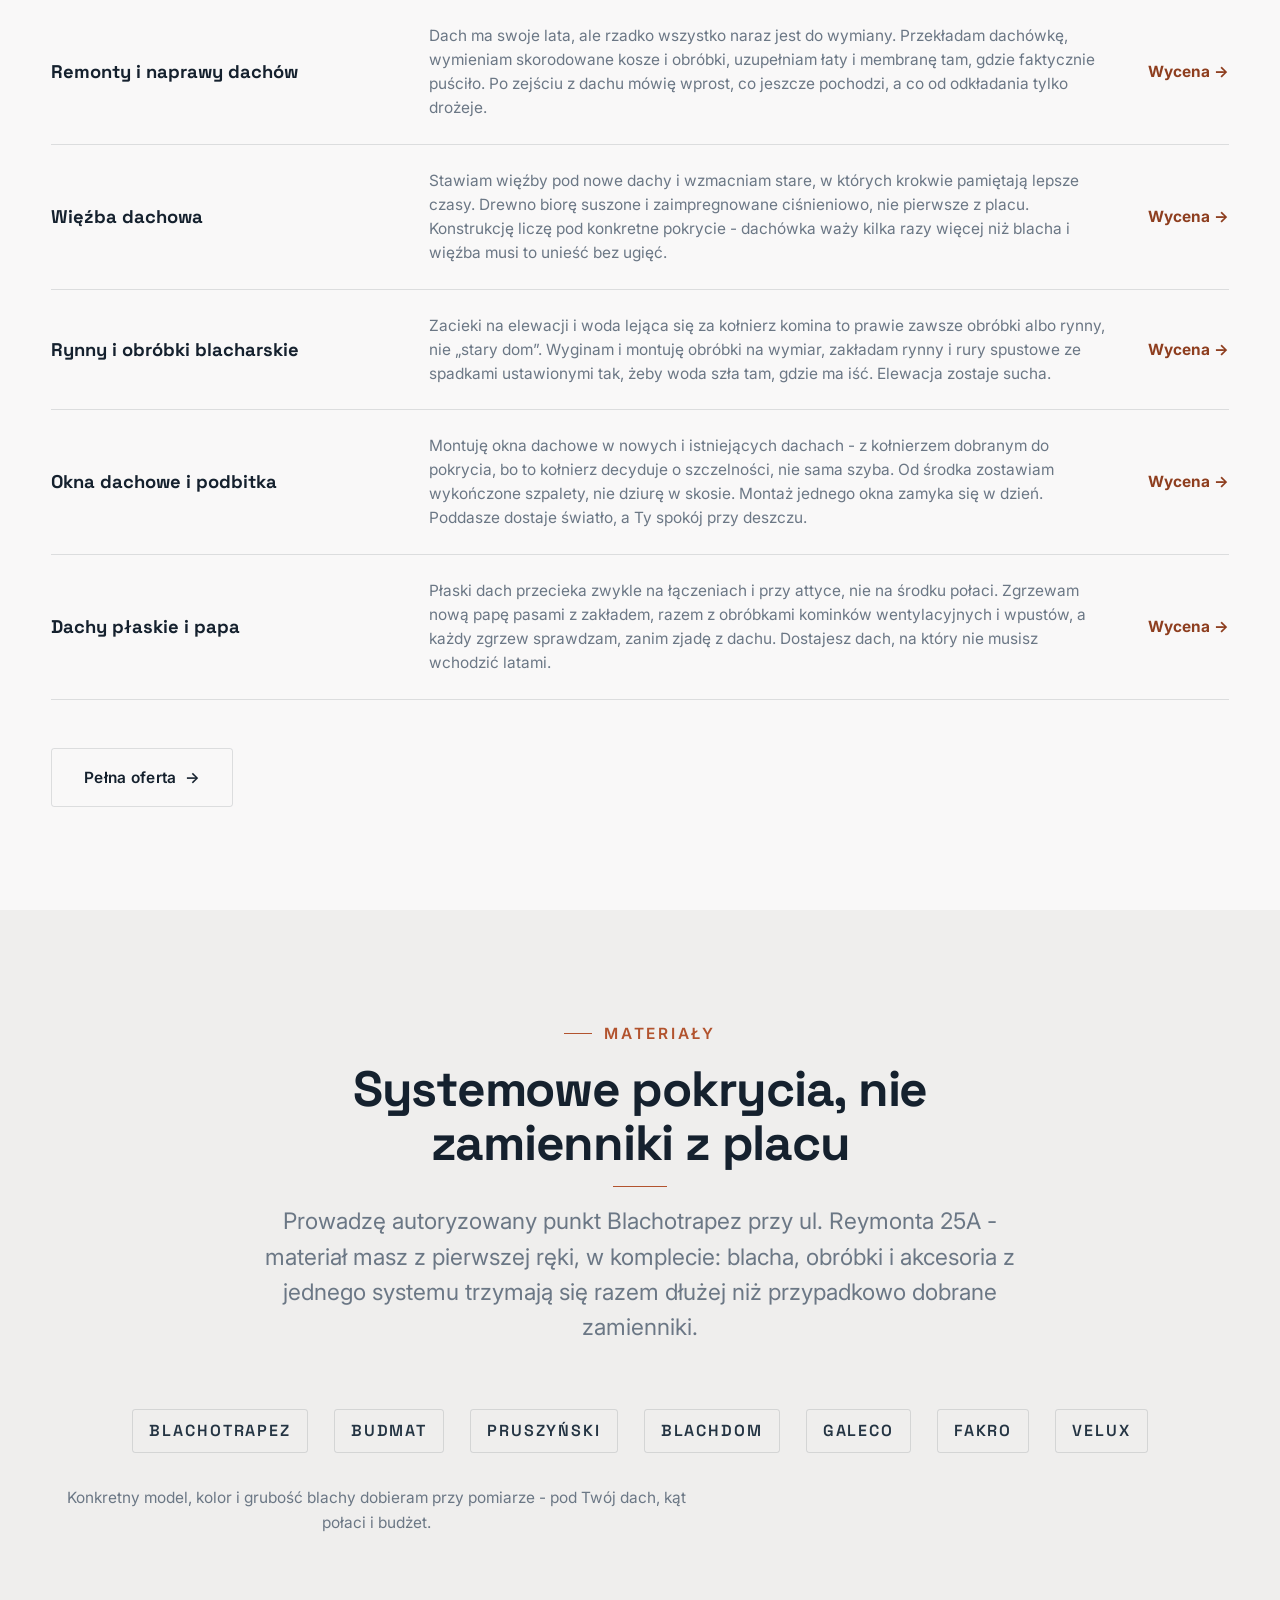
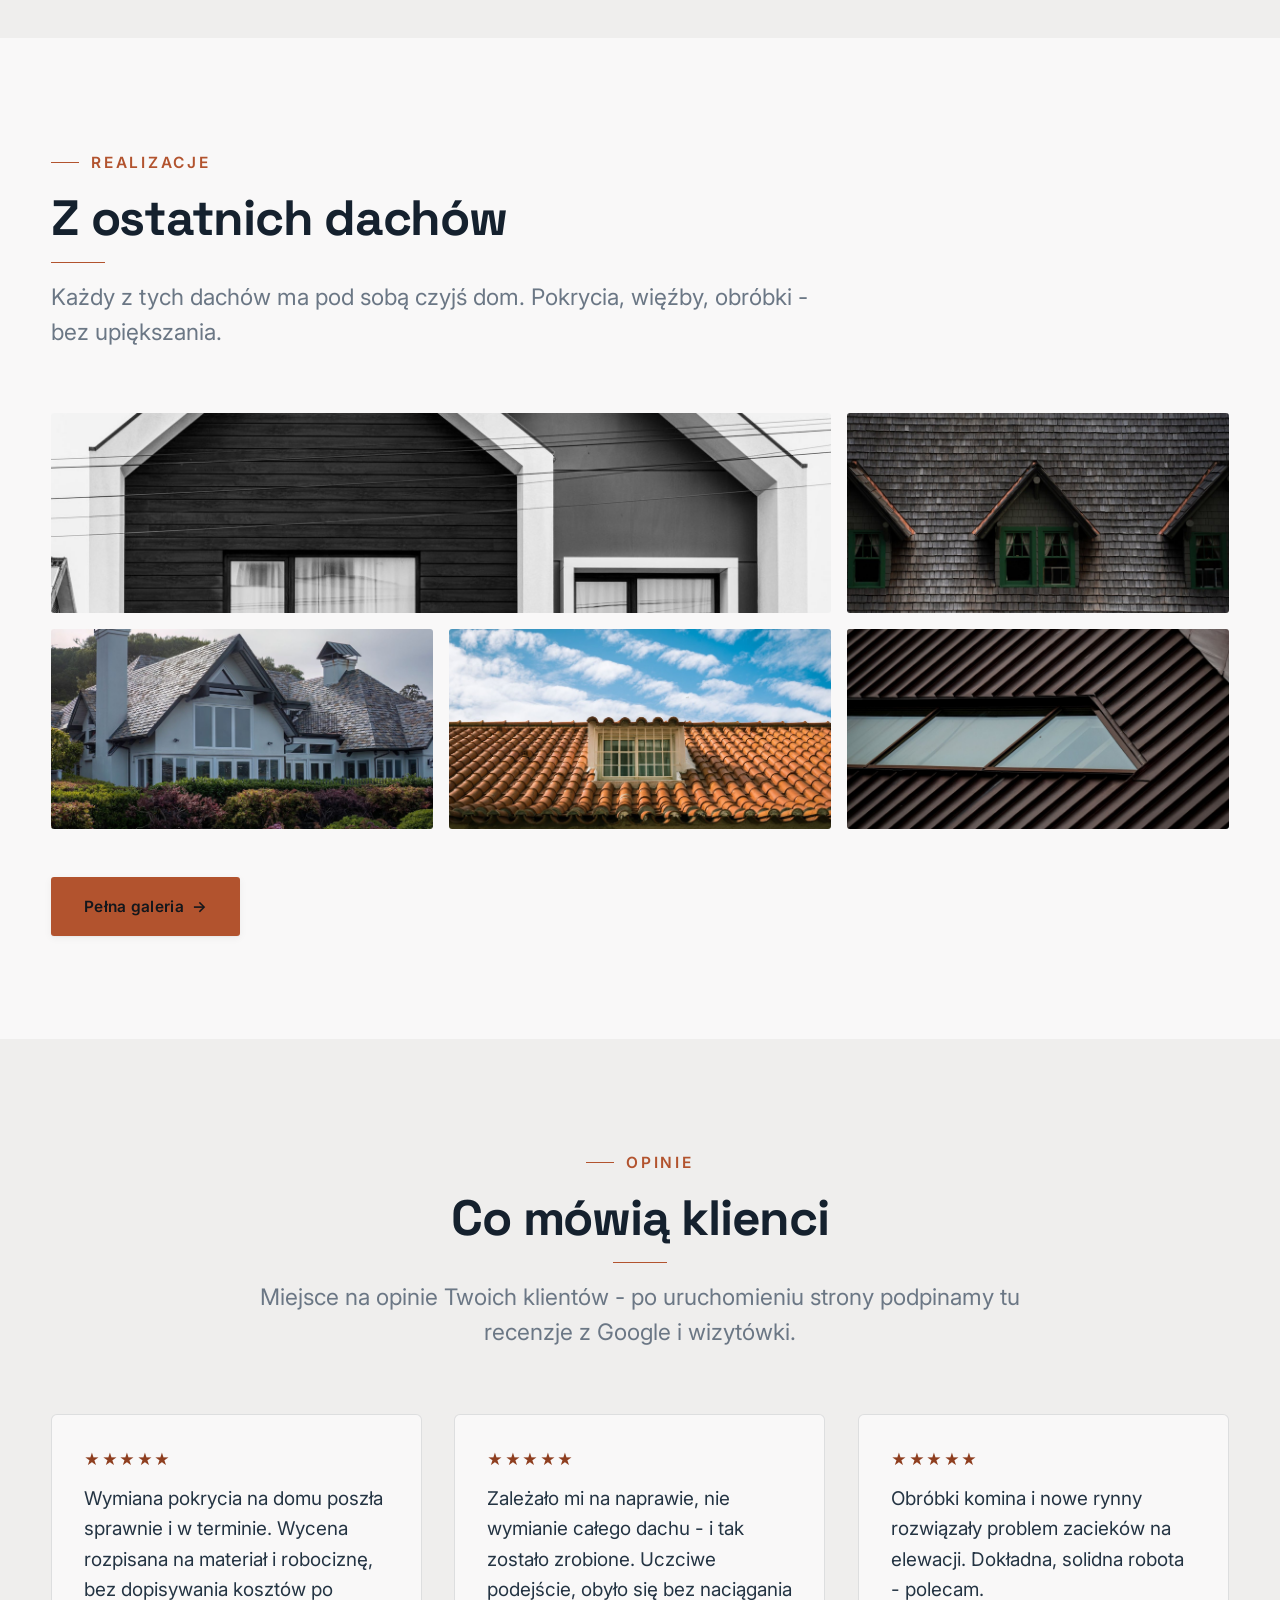
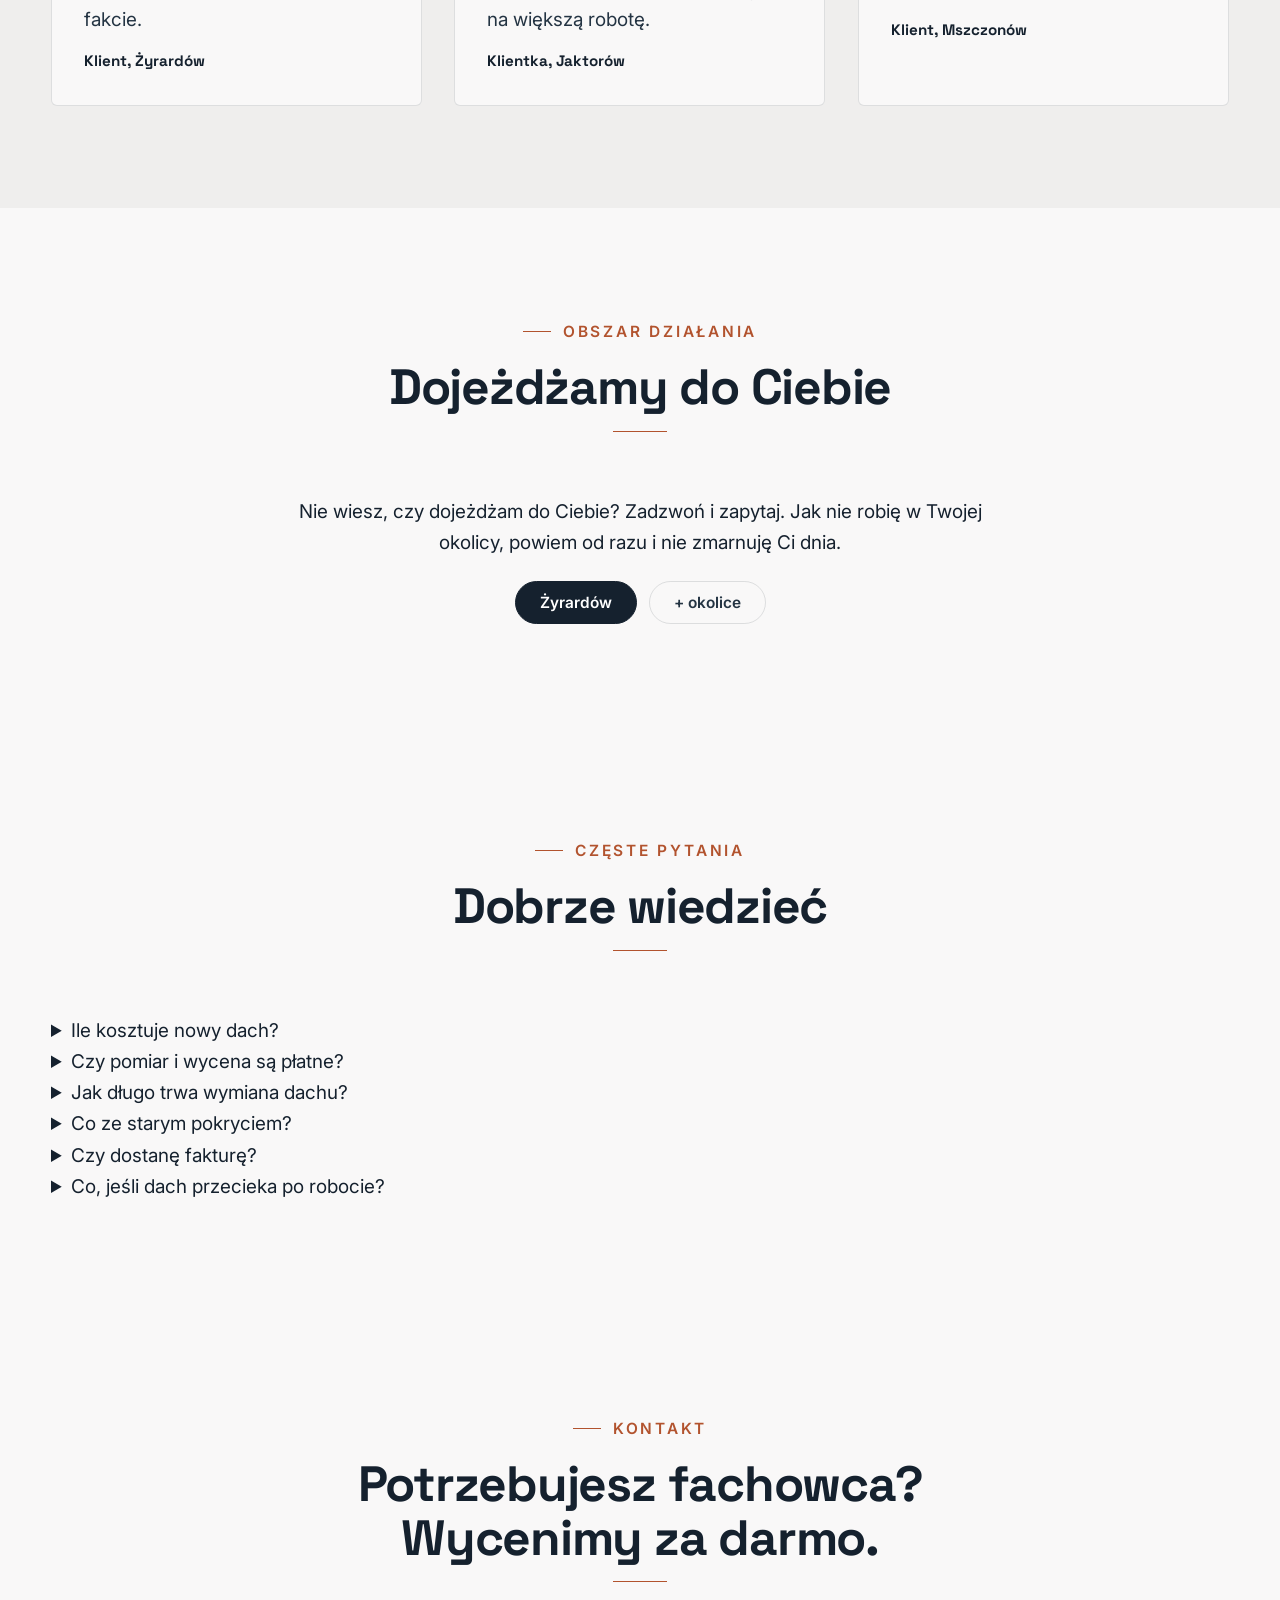
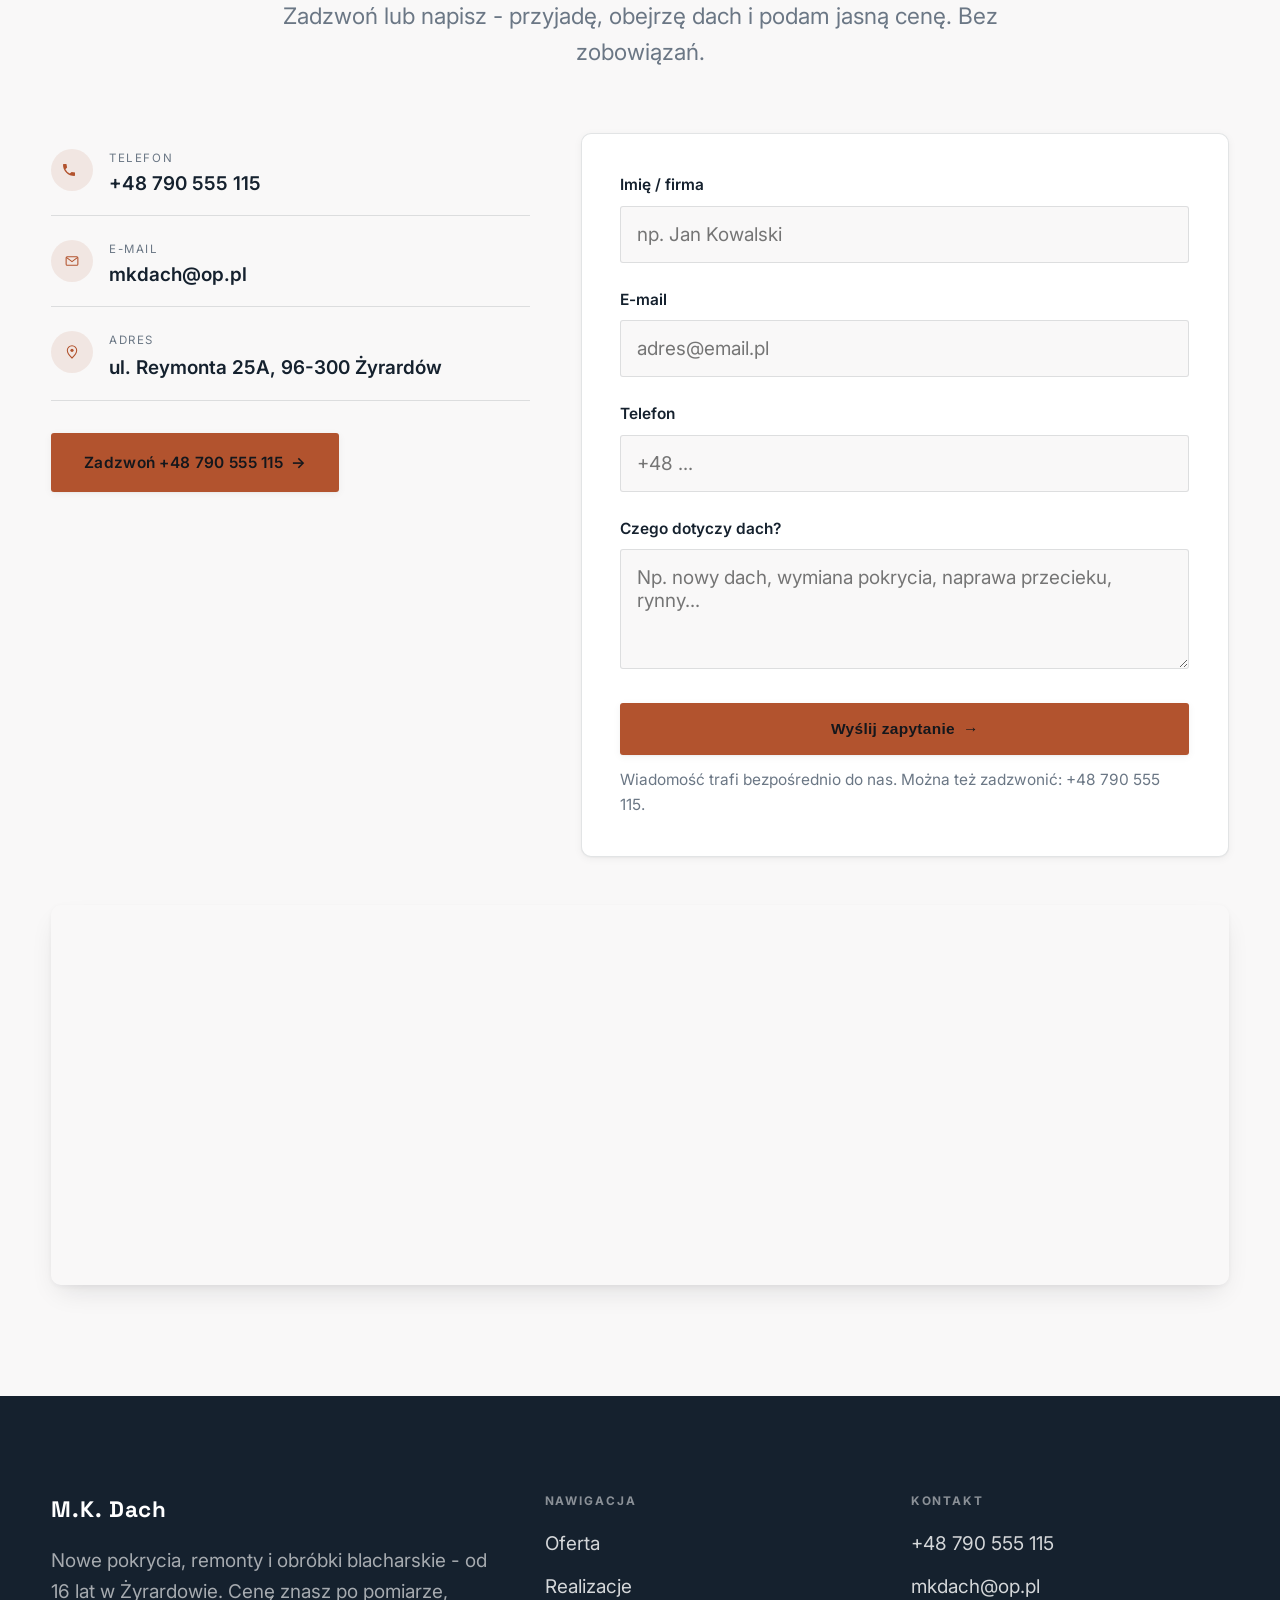
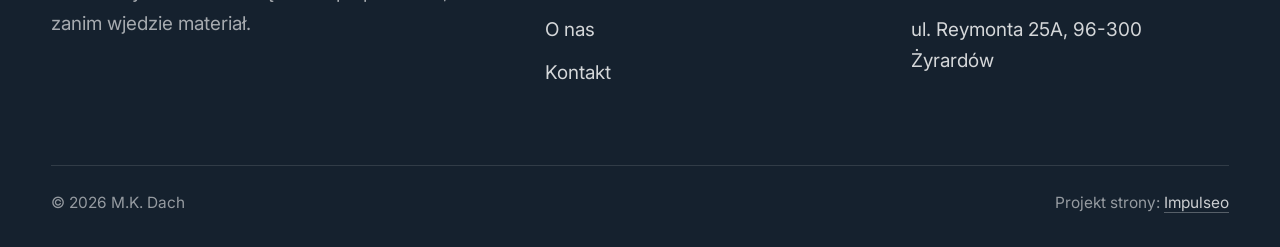
==== commit edfcd11b: "Stopka: podpis Impulseo z linkiem + poprawka znikajacego napisu w naglowku" ====
--- a/index.html
+++ b/index.html
@@ -266,7 +266,7 @@
     </div>
     <div class="foot-bot">
       <span>© 2026 M.K. Dach</span>
-      <span>Projekt strony: Krzysztof Brzeziński</span>
+      <span>Projekt strony: <a class="foot-credit" href="https://impulseo.pl" target="_blank" rel="noopener">Impulseo</a></span>
     </div>
   </div>
 </footer>
--- a/assets/styles.css
+++ b/assets/styles.css
@@ -1,7 +1,7 @@
 /* ============================================================
    STOLBASZ — premium, architektoniczny B2B fit-out
    Jasna paleta, zero brązu. System wg premium-web-craft.
-   Projekt strony: Krzysztof Brzeziński
+   Projekt strony: Impulseo (impulseo.pl)
    ============================================================ */
 
 :root{
@@ -628,3 +628,64 @@
 
 /* trust-bar: pieczęć (tb-seal) nie może wypychać layoutu w prawo na wąskich ekranach */
 .trust-bar .tb-seal{max-width:100%;text-align:center;line-height:1.35}
+
+/* === HERO-FIT (29.07.2026) — hero DOPASOWUJE SIĘ do wysokości okna =========================
+   Zgłoszenie K. 29.07: na jego laptopie przyciski CTA w hero były ucięte dolną krawędzią
+   (Modern House). Pomiar headless (1512x879 → realny widok 792 px): dolna krawędź CTA
+   wypadała 123 px POD ekranem. Nawet przy maksymalnym oknie (982) było -20 px.
+
+   DLACZEGO POPRZEDNI FIX NIE DZIAŁAŁ: 27.07 dołożyliśmy @media(max-height:820px) — próg.
+   Widok K. ma ~792-895 px, czyli TUŻ NAD progiem → reguła w ogóle się nie włączała.
+   Progi są kruche: każdy inny laptop/dok/pasek zakładek przesuwa granicę.
+
+   ROZWIĄZANIE: zero progów. Każdy rozmiar, który decyduje o wysokości hero (typografia,
+   odstępy, padding), dostaje `min(dotychczasowa-wartość, X svh)` — czyli na wysokim ekranie
+   nic się nie zmienia, a im niższe okno, tym płynniej mniejsze. Treści NIE ucinamy.
+
+   Doklejane na SAM KONIEC styles.css (po motion) → wygrywa kaskadę, nie rusza reguł w miejscu.
+   Weryfikacja: tools-retrofit/measure_fold.py (mierzy zapas pod CTA dla 720/800/879/982). */
+
+/* ---------- HERO KINOWY (strona główna, rodziny „editorial") ---------- */
+.hero-cine .wrap{padding-block:min(var(--space-8),4svh)}
+.hero-cine .eyebrow{margin-bottom:min(var(--space-5),2svh)}
+.hero-cine h1{font-size:min(clamp(2.9rem,2rem + 4.4vw,5.2rem),7.6svh);
+  margin-bottom:min(var(--space-5),2.4svh)}
+.hero-cine .lead{font-size:min(1.125rem,2.3svh);line-height:1.55;
+  margin-bottom:min(var(--space-7),3.2svh)}
+
+/* ---------- HERO FACHOWCY — wariant A (pełny ekran) ---------- */
+.hf-panel{padding-top:min(clamp(6.5rem,13vh,9rem),11svh);
+  padding-bottom:min(clamp(2.6rem,6vh,3.6rem),4svh)}
+.hf-title{font-size:min(clamp(2.3rem,1.6rem + 3.2vw,4.3rem),7svh);
+  margin-top:min(var(--space-4),1.8svh);margin-bottom:min(var(--space-4),1.8svh)}
+.hf-lead{font-size:min(1.18rem,2.3svh);line-height:1.5}
+.hf-phone{margin-top:min(var(--space-6),2.8svh);margin-bottom:min(var(--space-5),2.2svh)}
+.hf-phone-num{font-size:min(clamp(2rem,1.5rem + 2.4vw,3.05rem),5.2svh)}
+.hf-trust{margin-top:min(var(--space-6),2.6svh);padding-top:min(var(--space-4),1.6svh)}
+
+/* Telefon: tam liczy się czytelność, nie upychanie — skalowanie wysokością wyłączone,
+   bo przy 844 px wysokości ekranu svh-limity zaczęłyby zmniejszać tekst bez potrzeby. */
+@media(max-width:680px){
+  .hero-cine h1{font-size:clamp(1.9rem,1.15rem + 4.4vw,2.7rem)}
+  .hero-cine .lead{font-size:.98rem}
+  .hf-title{font-size:clamp(2.1rem,1.6rem + 3.2vw,3rem)}
+  .hf-lead{font-size:1rem}
+  .hf-phone-num{font-size:clamp(1.9rem,1.5rem + 2.4vw,2.5rem)}
+}
+/* === /HERO-FIT === */
+
+
+/* ====== IMPULSEO-FIX-20260731 ======================================================
+   1) PODPIS w stopce jest teraz linkiem do impulseo.pl - ma być widocznie klikalny.
+   2) ŻYWY NAGŁÓWEK: warstwa przenikających kadrów (.mt-hero-layer) miała z-index:1, więc
+      lądowała NAD przyciemnieniem hero, a w rodzinie „fachowcy" nawet nad panelem z tekstem
+      (.hf-panel nie miał własnego z-index). Efekt: przy zmianie zdjęcia napis znikał i wracał.
+      Teraz warstwa idzie tam, gdzie zdjęcie tła (z-index:-2), a treść nagłówka dostaje twardy
+      z-index:3. Zmieniają się WYŁĄCZNIE zdjęcia w tle - napis stoi nieruchomo.
+      (hero-cine celowo pominięte: tam img ma z-index:0 i układ był poprawny.) */
+.foot-bot a.foot-credit{color:rgba(255,255,255,.78);text-decoration:none;border-bottom:1px solid rgba(255,255,255,.28)}
+.foot-bot a.foot-credit:hover{color:#fff;border-bottom-color:#fff}
+.hero-fach > img.mt-hero-layer,.hero-gastro > img.mt-hero-layer,.hero-auto > img.mt-hero-layer,
+.hero-dom > img.mt-hero-layer,.hero-studio > img.mt-hero-layer{z-index:-2}
+.hf-panel,.hf-inner,.hd-panel,.hk-panel,.ha-inner,.hs-inner,.hg-inner{position:relative;z-index:3}
+/* ====== koniec IMPULSEO-FIX-20260731 ====== */
